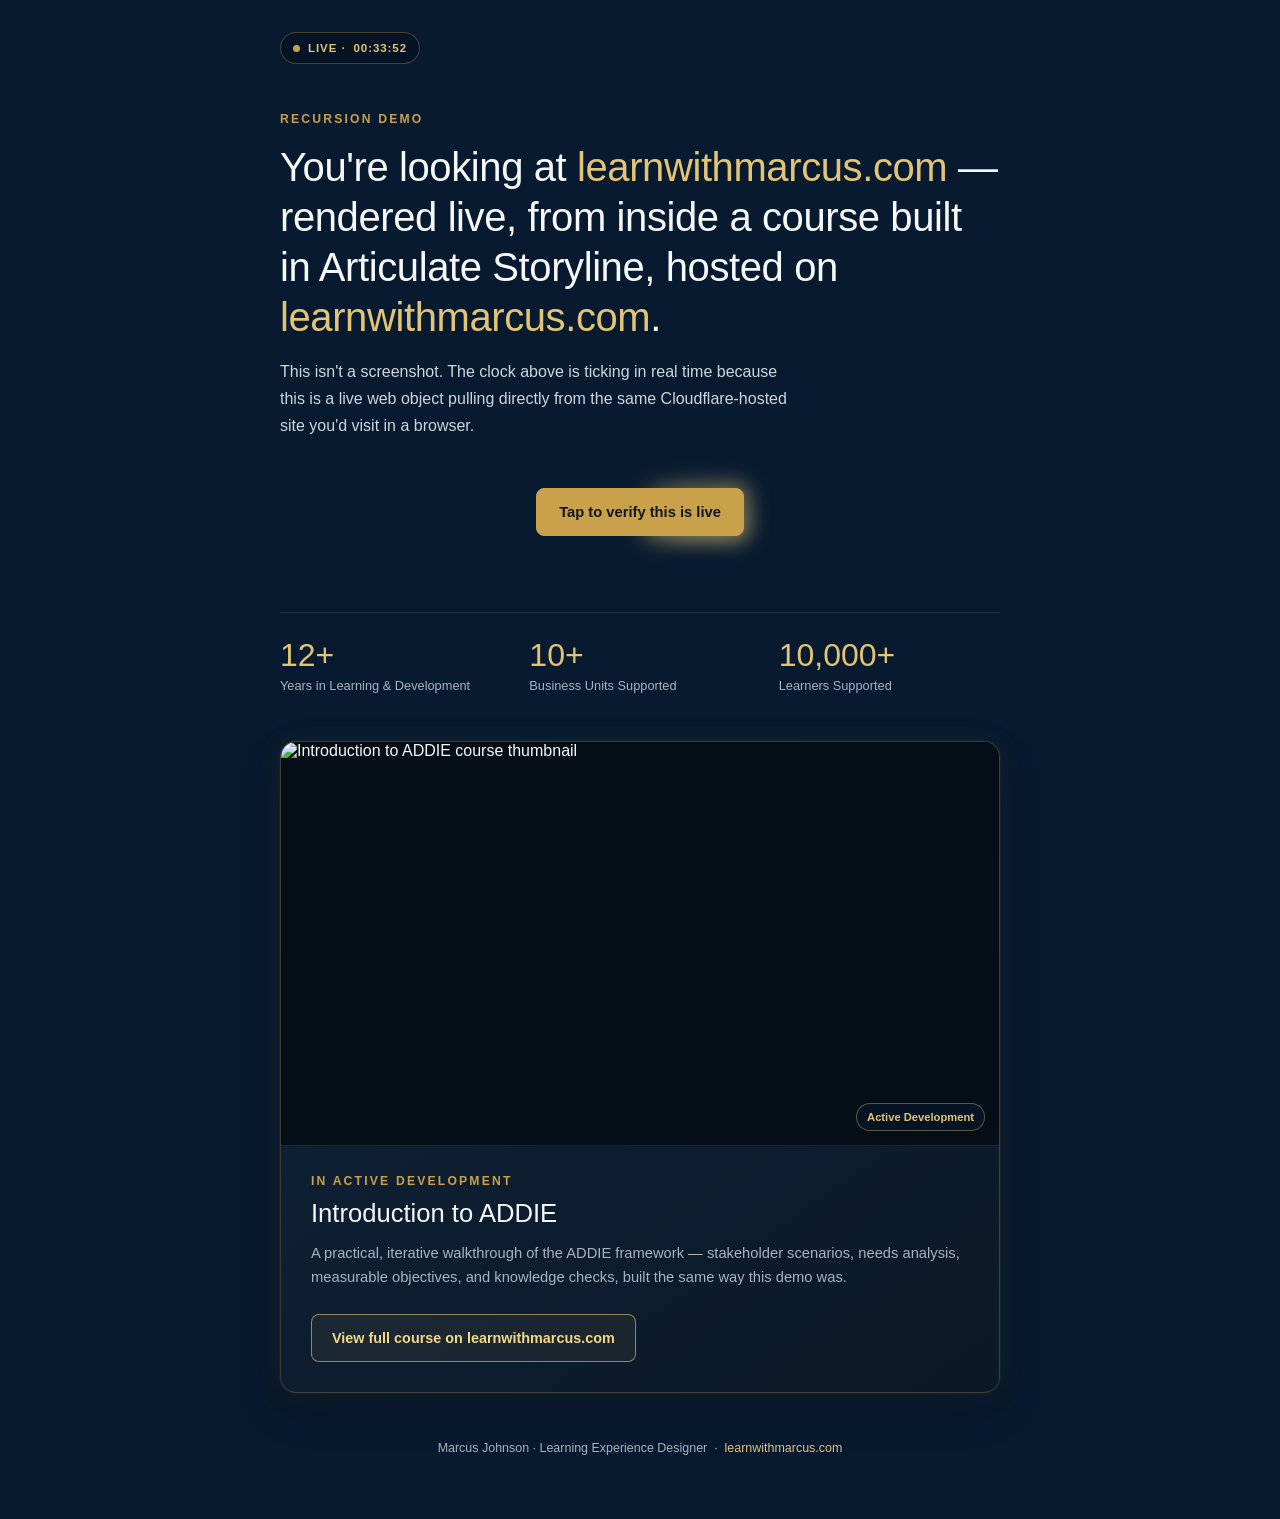
==== public/storyline-portfolio-demo/index.html @ d0143660 "add portfolio demo page for live course rendering" ====
<!doctype html>
<html lang="en">
  <head>
    <meta charset="UTF-8" />
    <meta name="viewport" content="width=device-width, initial-scale=1" />
    <title>LearnWithMarcus — Live Portfolio Embed</title>
    <style>
      :root {
        --navy: #081a2f;
        --navy2: #10243b;
        --black: #0d141d;
        --gold: #c9a14a;
        --gold2: #e2c475;
        --white: #f7f8fa;
        --muted: #a9b3bf;
        --border: rgba(255, 255, 255, 0.1);
        --gb: rgba(201, 161, 74, 0.34);
      }

      * {
        box-sizing: border-box;
        margin: 0;
        padding: 0;
      }

      body {
        font-family: "Segoe UI", Arial, sans-serif;
        background: var(--navy);
        color: var(--white);
        min-height: 100vh;
        display: flex;
        flex-direction: column;
        align-items: center;
        padding: 32px 24px 64px;
      }

      .page {
        width: 100%;
        max-width: 720px;
        display: flex;
        flex-direction: column;
        gap: 48px;
      }

      /* ---- Live proof strip ---- */
      .live-strip {
        display: inline-flex;
        align-items: center;
        gap: 8px;
        align-self: flex-start;
        padding: 9px 12px;
        border: 1px solid var(--gb);
        border-radius: 999px;
        background: rgba(6, 20, 37, 0.94);
        color: var(--gold2);
        font-size: 0.72rem;
        font-weight: 800;
        letter-spacing: 0.08em;
        text-transform: uppercase;
        opacity: 0;
        animation: fadeIn 300ms ease-out 0ms forwards;
      }

      .live-dot {
        width: 7px;
        height: 7px;
        border-radius: 50%;
        background: var(--gold);
        animation: pulse 2s ease-in-out infinite;
      }

      #live-clock {
        font-variant-numeric: tabular-nums;
      }

      /* ---- Hero ---- */
      .hero {
        opacity: 0;
        animation: fadeUp 350ms ease-out 100ms forwards;
      }

      .hero-eyebrow {
        color: var(--gold);
        font-size: 0.76rem;
        font-weight: 800;
        letter-spacing: 0.18em;
        text-transform: uppercase;
        margin-bottom: 16px;
      }

      .hero h1 {
        font-size: clamp(1.7rem, 4.4vw, 2.5rem);
        font-weight: 400;
        line-height: 1.25;
        letter-spacing: -0.01em;
        color: var(--white);
      }

      .hero h1 .accent {
        color: var(--gold2);
        font-weight: 500;
      }

      .hero p.sub {
        margin-top: 16px;
        font-size: 1rem;
        line-height: 1.7;
        color: #cfd5dc;
        max-width: 58ch;
      }

      /* ---- Verify CTA with rotating glow ---- */
      .verify-block {
        display: flex;
        flex-direction: column;
        gap: 12px;
        align-items: center;
        align-self: center;
        text-align: center;
        opacity: 0;
        animation: fadeUp 350ms ease-out 150ms forwards;
      }

      .verify-wrap {
        position: relative;
        display: inline-flex;
      }

      .verify-wrap::before {
        content: "";
        position: absolute;
        inset: -6px;
        border-radius: 14px;
        background: conic-gradient(
          from 0deg,
          transparent,
          var(--gold2) 30%,
          transparent 55%
        );
        filter: blur(10px);
        opacity: 0.65;
        z-index: 0;
        pointer-events: none;
        animation: glow-spin 4s linear infinite;
      }

      .verify-wrap.confirmed::before {
        animation-play-state: paused;
        opacity: 0.2;
      }

      .verify-btn {
        position: relative;
        z-index: 1;
        min-height: 48px;
        padding: 0 22px;
        display: inline-flex;
        align-items: center;
        justify-content: center;
        border-radius: 8px;
        border: 1px solid var(--gold);
        background: var(--gold);
        color: #101722;
        font: inherit;
        font-weight: 700;
        font-size: 0.92rem;
        cursor: pointer;
        transition:
          transform 0.18s ease,
          background-color 0.18s ease,
          border-color 0.18s ease,
          box-shadow 0.18s ease;
      }

      .verify-btn:hover {
        transform: translateY(-2px);
        background: var(--gold2);
        border-color: var(--gold2);
        box-shadow: 0 7px 22px rgba(201, 161, 74, 0.16);
      }

      .verify-btn[data-confirmed="true"] {
        background: rgba(201, 161, 74, 0.08);
        border-color: rgba(226, 196, 117, 0.4);
        color: var(--gold2);
        cursor: default;
        transform: none;
        box-shadow: none;
      }

      .verify-result {
        font-size: 0.85rem;
        color: var(--muted);
        min-height: 1.2em;
        opacity: 0;
        transition: opacity 200ms ease;
      }

      .verify-result.show {
        opacity: 1;
        color: var(--gold2);
      }

      .verify-result .checkmark {
        color: var(--gold);
        margin-right: 6px;
      }

      /* ---- Stats (matches .stats pattern) ---- */
      .stats {
        width: 100%;
        padding-top: 24px;
        display: grid;
        grid-template-columns: repeat(3, minmax(0, 1fr));
        gap: 28px;
        border-top: 1px solid var(--border);
        opacity: 0;
        animation: fadeUp 350ms ease-out 200ms forwards;
      }

      .stats strong {
        display: block;
        color: var(--gold2);
        font-size: 2rem;
        font-weight: 400;
        white-space: nowrap;
      }

      .stats span {
        display: block;
        margin-top: 4px;
        color: var(--muted);
        font-size: 0.8rem;
      }

      /* ---- Project card (matches .course-showcase-card pattern) ---- */
      .course-showcase-card {
        min-width: 0;
        overflow: hidden;
        border: 1px solid rgba(201, 161, 74, 0.25);
        border-radius: 16px;
        background: linear-gradient(145deg, #10243b 0%, #0b1827 100%);
        box-shadow:
          0 0 0 1px rgba(201, 161, 74, 0.04),
          0 0 30px rgba(201, 161, 74, 0.075),
          0 18px 40px rgba(0, 0, 0, 0.2);
        opacity: 0;
        animation: fadeUp 350ms ease-out 300ms forwards;
      }

      .course-showcase-image {
        position: relative;
        aspect-ratio: 16 / 9;
        overflow: hidden;
        background: #050d16;
        border-bottom: 1px solid var(--border);
      }

      .course-showcase-image img {
        width: 100%;
        height: 100%;
        object-fit: cover;
        display: block;
      }

      .course-showcase-type {
        position: absolute;
        right: 14px;
        bottom: 14px;
        padding: 7px 10px;
        border: 1px solid rgba(226, 196, 117, 0.38);
        border-radius: 999px;
        background: rgba(6, 20, 37, 0.92);
        color: var(--gold2);
        font-size: 0.7rem;
        font-weight: 800;
      }

      .course-showcase-copy {
        padding: 28px 30px 30px;
      }

      .course-showcase-copy .eyebrow {
        color: var(--gold);
        font-size: 0.76rem;
        font-weight: 800;
        letter-spacing: 0.18em;
        text-transform: uppercase;
      }

      .course-showcase-copy h3 {
        margin: 10px 0 0;
        font-size: 1.6rem;
        font-weight: 430;
        line-height: 1.2;
        color: var(--white);
      }

      .course-showcase-copy p.desc {
        margin: 14px 0 0;
        color: var(--muted);
        line-height: 1.62;
        font-size: 0.92rem;
      }

      .course-showcase-actions {
        margin-top: 24px;
      }

      .btn-static {
        display: inline-flex;
        align-items: center;
        justify-content: center;
        min-height: 48px;
        padding: 0 20px;
        border-radius: 8px;
        border: 1px solid rgba(226, 196, 117, 0.62);
        background: rgba(201, 161, 74, 0.08);
        color: #f2d889;
        font-weight: 700;
        font-size: 0.9rem;
        cursor: default;
      }

      /* ---- Footer ---- */
      .footer-line {
        text-align: center;
        font-size: 0.78rem;
        color: var(--muted);
        opacity: 0;
        animation: fadeIn 300ms ease-out 450ms forwards;
      }

      .footer-line a {
        color: var(--gold2);
        text-decoration: none;
      }

      @keyframes fadeIn {
        to {
          opacity: 1;
        }
      }
      @keyframes fadeUp {
        from {
          opacity: 0;
          transform: translateY(8px);
        }
        to {
          opacity: 1;
          transform: translateY(0);
        }
      }
      @keyframes pulse {
        0%,
        100% {
          opacity: 1;
        }
        50% {
          opacity: 0.35;
        }
      }
      @keyframes glow-spin {
        to {
          transform: rotate(360deg);
        }
      }
    </style>
  </head>
  <body>
    <div class="page">
      <div class="live-strip">
        <span class="live-dot"></span>
        <span>Live &middot;</span>
        <span id="live-clock">--:--:--</span>
      </div>

      <div class="hero">
        <div class="hero-eyebrow">Recursion Demo</div>
        <h1>
          You're looking at <span class="accent">learnwithmarcus.com</span> —
          rendered live, from inside a course built in Articulate Storyline,
          hosted on <span class="accent">learnwithmarcus.com</span>.
        </h1>
        <p class="sub">
          This isn't a screenshot. The clock above is ticking in real time
          because this is a live web object pulling directly from the same
          Cloudflare-hosted site you'd visit in a browser.
        </p>
      </div>

      <div class="verify-block">
        <div class="verify-wrap" id="verify-wrap">
          <button class="verify-btn" id="verify-btn" onclick="verifyClick()">
            Tap to verify this is live
          </button>
        </div>
        <div class="verify-result" id="verify-result">
          <span class="checkmark">&#10003;</span><span id="verify-text"></span>
        </div>
      </div>

      <div class="stats">
        <div>
          <strong>12+</strong>
          <span>Years in Learning &amp; Development</span>
        </div>
        <div>
          <strong>10+</strong>
          <span>Business Units Supported</span>
        </div>
        <div>
          <strong>10,000+</strong>
          <span>Learners Supported</span>
        </div>
      </div>

      <div class="course-showcase-card">
        <div class="course-showcase-image">
          <img
            src="https://learnwithmarcus.com/assets/images/projects/intro-to-addie-thumbnail.png"
            alt="Introduction to ADDIE course thumbnail"
          />
          <span class="course-showcase-type">Active Development</span>
        </div>
        <div class="course-showcase-copy">
          <p class="eyebrow">In Active Development</p>
          <h3>Introduction to ADDIE</h3>
          <p class="desc">
            A practical, iterative walkthrough of the ADDIE framework —
            stakeholder scenarios, needs analysis, measurable objectives, and
            knowledge checks, built the same way this demo was.
          </p>
          <div class="course-showcase-actions">
            <span class="btn-static"
              >View full course on learnwithmarcus.com</span
            >
          </div>
        </div>
      </div>

      <div class="footer-line">
        Marcus Johnson · Learning Experience Designer &nbsp;·&nbsp;
        <a href="https://learnwithmarcus.com" target="_blank" rel="noopener"
          >learnwithmarcus.com</a
        >
      </div>
    </div>

    <script>
      function tick() {
        var now = new Date();
        var h = String(now.getHours()).padStart(2, "0");
        var m = String(now.getMinutes()).padStart(2, "0");
        var s = String(now.getSeconds()).padStart(2, "0");
        document.getElementById("live-clock").textContent =
          h + ":" + m + ":" + s;
      }
      tick();
      setInterval(tick, 1000);

      function verifyClick() {
        var now = new Date();
        var h = String(now.getHours()).padStart(2, "0");
        var m = String(now.getMinutes()).padStart(2, "0");
        var s = String(now.getSeconds()).padStart(2, "0");
        var stamp = h + ":" + m + ":" + s;

        var wrap = document.getElementById("verify-wrap");
        var btn = document.getElementById("verify-btn");
        var result = document.getElementById("verify-result");
        var text = document.getElementById("verify-text");

        text.textContent =
          "Confirmed live at " +
          stamp +
          " — your click reached learnwithmarcus.com.";
        result.classList.add("show");
        wrap.classList.add("confirmed");
        btn.textContent = "Verified";
        btn.setAttribute("data-confirmed", "true");
        btn.disabled = true;
      }
    </script>
  </body>
</html>
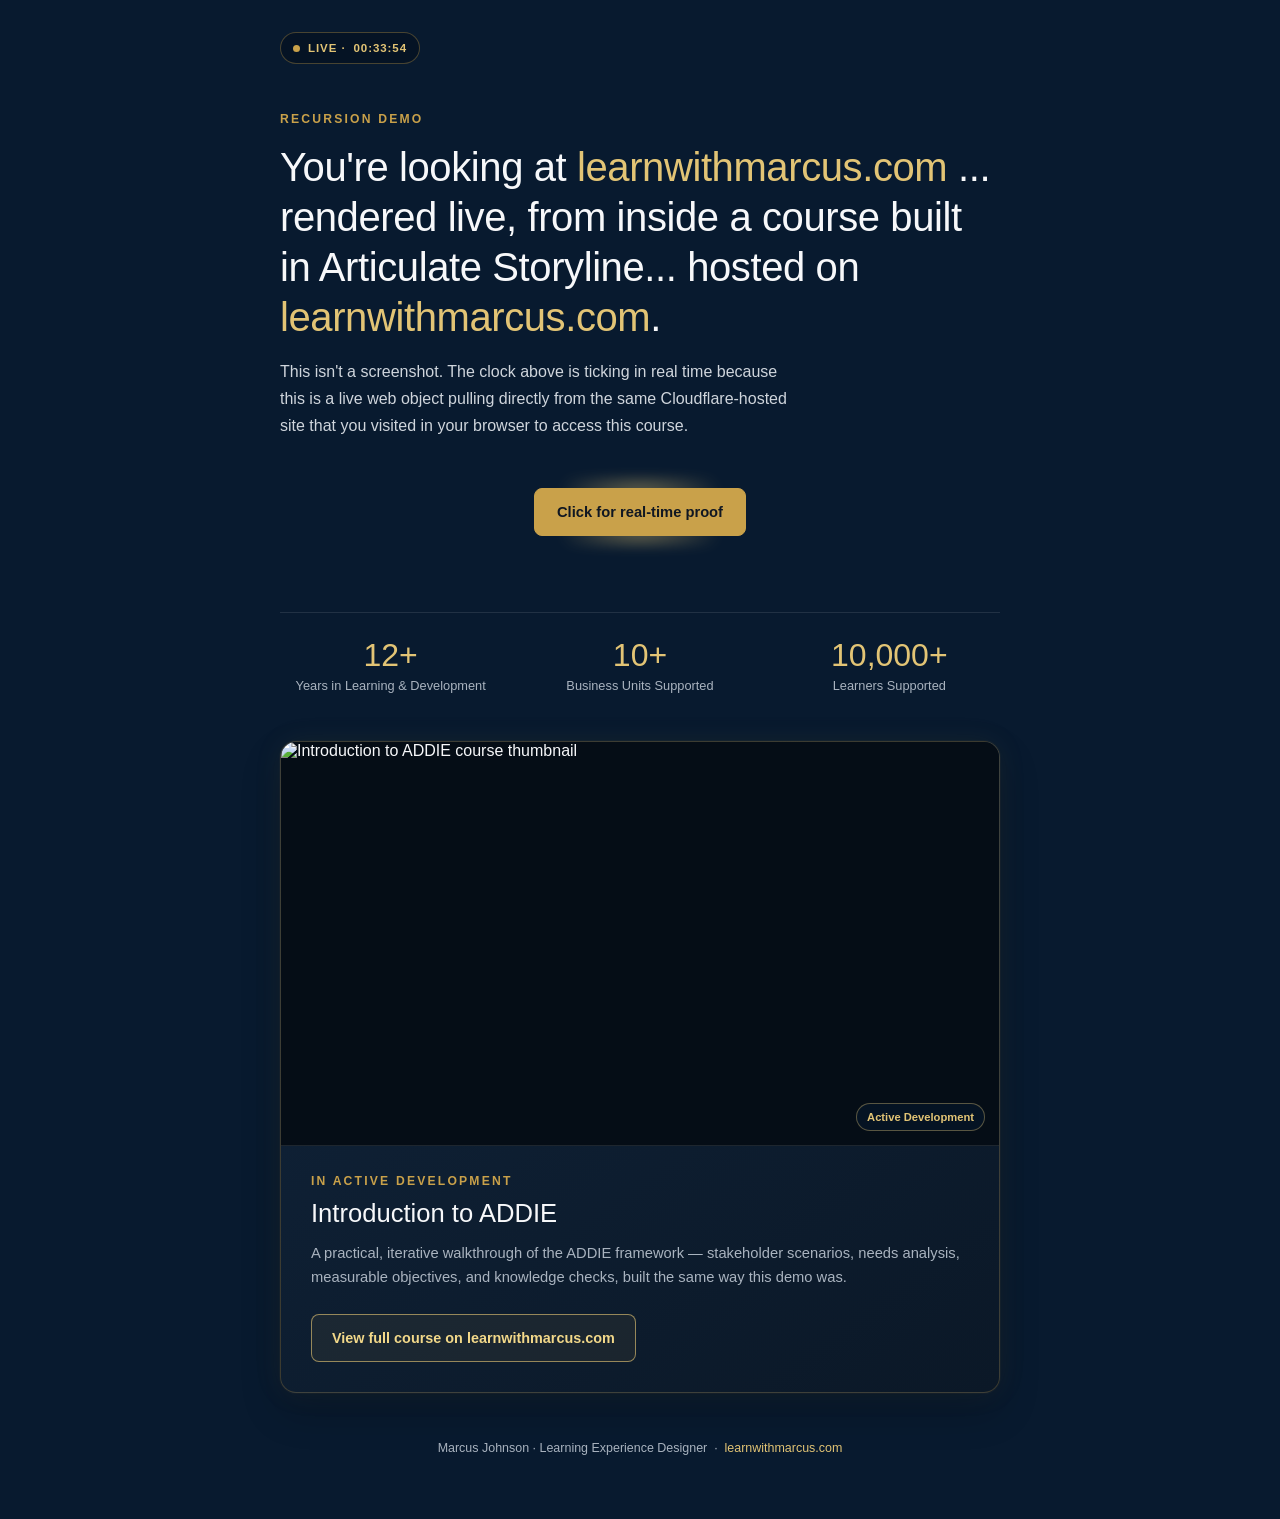
==== commit e0831047: "fix verify button glow (symmetric pulse) and enable real course link on demo card" ====
--- a/public/storyline-portfolio-demo/index.html
+++ b/public/storyline-portfolio-demo/index.html
@@ -127,26 +127,22 @@
       }
 
       .verify-wrap::before {
-        content: "";
-        position: absolute;
-        inset: -6px;
-        border-radius: 14px;
-        background: conic-gradient(
-          from 0deg,
-          transparent,
-          var(--gold2) 30%,
-          transparent 55%
-        );
-        filter: blur(10px);
-        opacity: 0.65;
-        z-index: 0;
-        pointer-events: none;
-        animation: glow-spin 4s linear infinite;
+    content: "";
+    position: absolute;
+    inset: -10px;
+    border-radius: 14px;
+    background: radial-gradient(circle, rgba(226, 196, 117, 0.55) 0%, rgba(226, 196, 117, 0) 70%);
+    filter: blur(6px);
+    opacity: 0.8;
+    z-index: 0;
+    pointer-events: none;
+    animation: glow-pulse 2.4s ease-in-out infinite;
       }
 
       .verify-wrap.confirmed::before {
-        animation-play-state: paused;
-        opacity: 0.2;
+    animation-play-state: paused;
+    opacity: 0.15;
+    transform: scale(0.92);
       }
 
       .verify-btn {
@@ -214,6 +210,8 @@
         grid-template-columns: repeat(3, minmax(0, 1fr));
         gap: 28px;
         border-top: 1px solid var(--border);
+        text-align: center;
+        justify-items: center;
         opacity: 0;
         animation: fadeUp 350ms ease-out 200ms forwards;
       }
@@ -319,7 +317,15 @@
         color: #f2d889;
         font-weight: 700;
         font-size: 0.9rem;
-        cursor: default;
+        text-decoration: none;
+        cursor: pointer;
+        transition: background-color 0.18s ease, border-color 0.18s ease, color 0.18s ease;
+      }
+
+      .btn-static:hover {
+        background: rgba(226, 196, 117, 0.16);
+        border-color: var(--gold2);
+        color: var(--white);
       }
 
       /* ---- Footer ---- */
@@ -360,9 +366,9 @@
           opacity: 0.35;
         }
       }
-      @keyframes glow-spin {
-        to {
-          transform: rotate(360deg);
+      @keyframes glow-pulse {
+        0%, 100% { transform: scale(0.92); opacity: 0.55; }
+        50% { transform: scale(1.06); opacity: 0.9; }
         }
       }
     </style>
@@ -378,21 +384,21 @@
       <div class="hero">
         <div class="hero-eyebrow">Recursion Demo</div>
         <h1>
-          You're looking at <span class="accent">learnwithmarcus.com</span> —
-          rendered live, from inside a course built in Articulate Storyline,
+          You're looking at <span class="accent">learnwithmarcus.com</span> ...
+          rendered live, from inside a course built in Articulate Storyline...
           hosted on <span class="accent">learnwithmarcus.com</span>.
         </h1>
         <p class="sub">
           This isn't a screenshot. The clock above is ticking in real time
           because this is a live web object pulling directly from the same
-          Cloudflare-hosted site you'd visit in a browser.
+          Cloudflare-hosted site that you visited in your browser to access this course.
         </p>
       </div>
 
       <div class="verify-block">
         <div class="verify-wrap" id="verify-wrap">
           <button class="verify-btn" id="verify-btn" onclick="verifyClick()">
-            Tap to verify this is live
+            Click for real-time proof
           </button>
         </div>
         <div class="verify-result" id="verify-result">
@@ -433,8 +439,7 @@
           </p>
           <div class="course-showcase-actions">
             <span class="btn-static"
-              >View full course on learnwithmarcus.com</span
-            >
+          <a class="btn-static" href="https://courses.learnwithmarcus.com/intro-to-addie/story.html" target="_blank" rel="noopener">View full course on learnwithmarcus.com</a>
           </div>
         </div>
       </div>
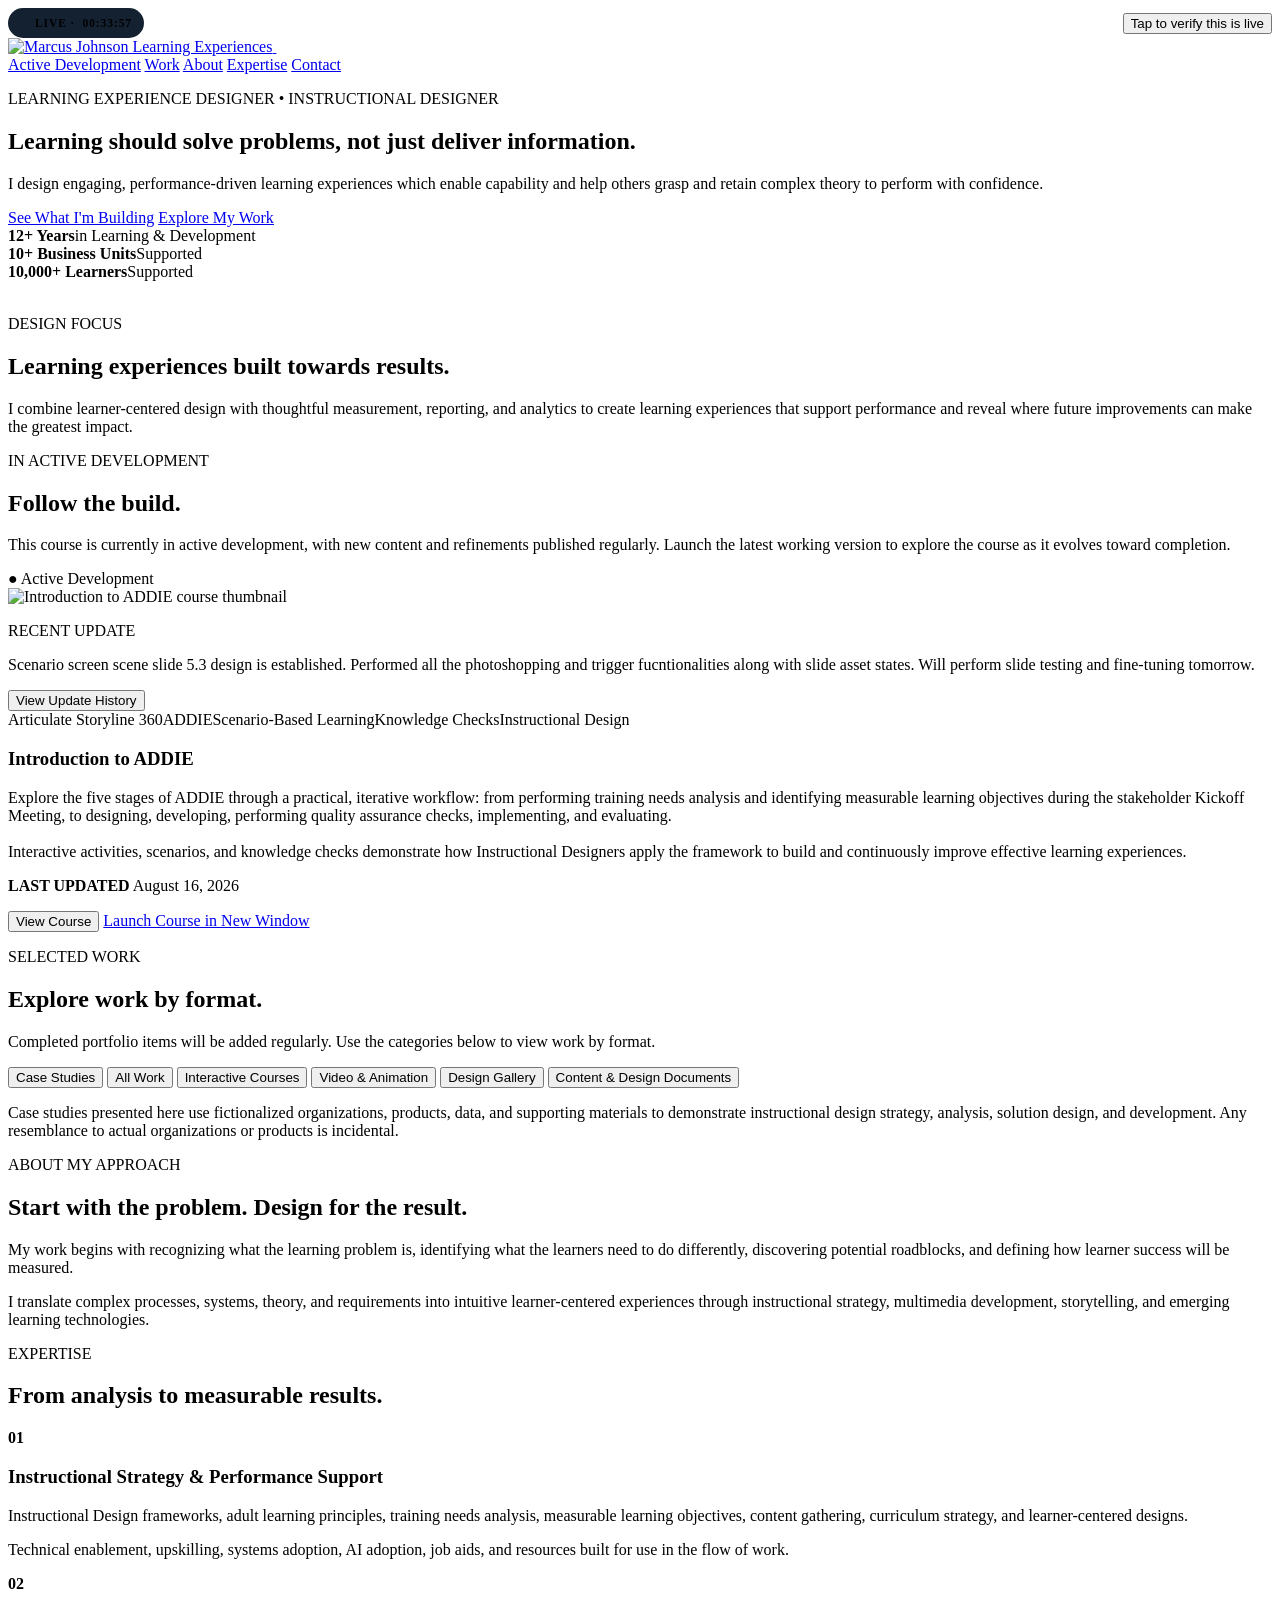
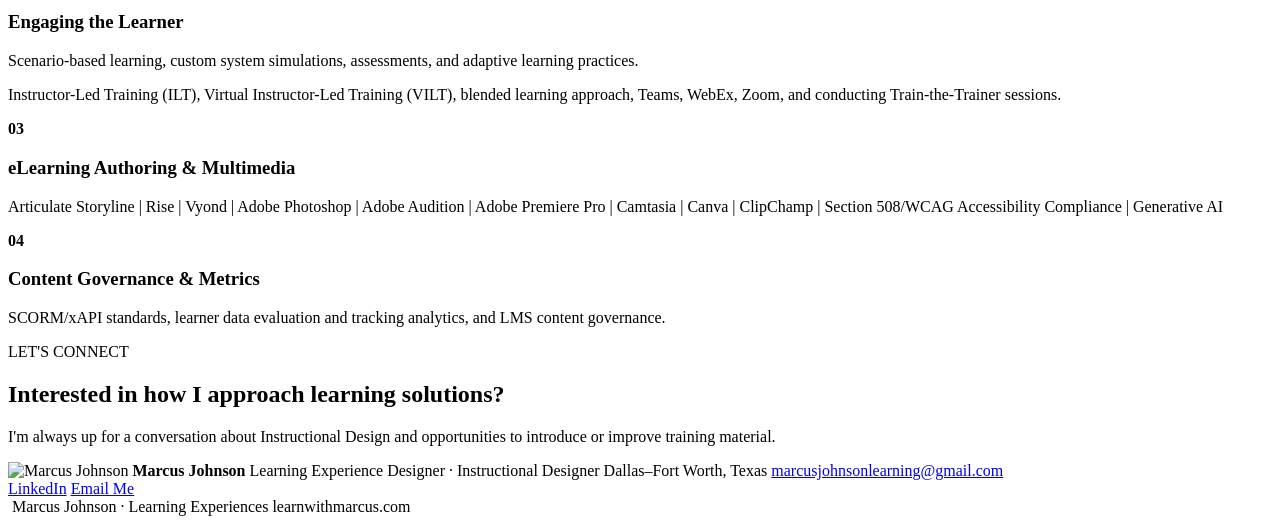
==== commit d43c153c: "replace demo page with live production markup + recursion banner at top" ====
--- a/public/storyline-portfolio-demo/index.html
+++ b/public/storyline-portfolio-demo/index.html
@@ -1,53 +1,34 @@
 <!doctype html>
 <html lang="en">
   <head>
-    <meta charset="UTF-8" />
-    <meta name="viewport" content="width=device-width, initial-scale=1" />
-    <title>LearnWithMarcus — Live Portfolio Embed</title>
-    <style>
-      :root {
-        --navy: #081a2f;
-        --navy2: #10243b;
-        --black: #0d141d;
-        --gold: #c9a14a;
-        --gold2: #e2c475;
-        --white: #f7f8fa;
-        --muted: #a9b3bf;
-        --border: rgba(255, 255, 255, 0.1);
-        --gb: rgba(201, 161, 74, 0.34);
-      }
-
-      * {
-        box-sizing: border-box;
-        margin: 0;
-        padding: 0;
-      }
-
-      body {
-        font-family: "Segoe UI", Arial, sans-serif;
-        background: var(--navy);
-        color: var(--white);
-        min-height: 100vh;
+    <meta charset="utf-8" />
+    <meta name="viewport" content="width=device-width,initial-scale=1" />
+    <meta
+      name="description"
+      content="Marcus Johnson — Learning Experience Designer and Instructional Designer."
+    />
+    <meta name="theme-color" content="#081A2F" />
+    <title>Marcus Johnson | Learning Experience Designer</title>
+    <link
+      rel="icon"
+      href="/assets/images/branding/marcus-johnson-logo-symbol.png"
+    />
+    <link rel="stylesheet" href="/css/styles.css" />
+            <style>
+      .recursion-banner {
+        background: var(--black);
+        border-bottom: 1px solid var(--border);
+        padding: 14px max(24px, calc((100vw - var(--w)) / 2));
         display: flex;
-        flex-direction: column;
         align-items: center;
-        padding: 32px 24px 64px;
-      }
-
-      .page {
-        width: 100%;
-        max-width: 720px;
-        display: flex;
-        flex-direction: column;
-        gap: 48px;
-      }
-
-      /* ---- Live proof strip ---- */
-      .live-strip {
+        justify-content: space-between;
+        flex-wrap: wrap;
+        gap: 16px;
+      }
+      .recursion-live {
         display: inline-flex;
         align-items: center;
         gap: 8px;
-        align-self: flex-start;
         padding: 9px 12px;
         border: 1px solid var(--gb);
         border-radius: 999px;
@@ -57,435 +38,840 @@
         font-weight: 800;
         letter-spacing: 0.08em;
         text-transform: uppercase;
-        opacity: 0;
-        animation: fadeIn 300ms ease-out 0ms forwards;
-      }
-
-      .live-dot {
+      }
+      .recursion-dot {
         width: 7px;
         height: 7px;
         border-radius: 50%;
         background: var(--gold);
-        animation: pulse 2s ease-in-out infinite;
-      }
-
-      #live-clock {
+        animation: recursion-pulse 2s ease-in-out infinite;
+      }
+      #recursion-clock {
         font-variant-numeric: tabular-nums;
       }
-
-      /* ---- Hero ---- */
-      .hero {
-        opacity: 0;
-        animation: fadeUp 350ms ease-out 100ms forwards;
-      }
-
-      .hero-eyebrow {
-        color: var(--gold);
-        font-size: 0.76rem;
-        font-weight: 800;
-        letter-spacing: 0.18em;
-        text-transform: uppercase;
-        margin-bottom: 16px;
-      }
-
-      .hero h1 {
-        font-size: clamp(1.7rem, 4.4vw, 2.5rem);
-        font-weight: 400;
-        line-height: 1.25;
-        letter-spacing: -0.01em;
-        color: var(--white);
-      }
-
-      .hero h1 .accent {
+      .recursion-verify-group {
+        display: flex;
+        align-items: center;
+        gap: 14px;
+        flex-wrap: wrap;
+      }
+      .recursion-result {
+        font-size: 0.82rem;
         color: var(--gold2);
-        font-weight: 500;
-      }
-
-      .hero p.sub {
-        margin-top: 16px;
-        font-size: 1rem;
-        line-height: 1.7;
-        color: #cfd5dc;
-        max-width: 58ch;
-      }
-
-      /* ---- Verify CTA with rotating glow ---- */
-      .verify-block {
-        display: flex;
-        flex-direction: column;
-        gap: 12px;
-        align-items: center;
-        align-self: center;
-        text-align: center;
-        opacity: 0;
-        animation: fadeUp 350ms ease-out 150ms forwards;
-      }
-
-      .verify-wrap {
-        position: relative;
-        display: inline-flex;
-      }
-
-      .verify-wrap::before {
-    content: "";
-    position: absolute;
-    inset: -10px;
-    border-radius: 14px;
-    background: radial-gradient(circle, rgba(226, 196, 117, 0.55) 0%, rgba(226, 196, 117, 0) 70%);
-    filter: blur(6px);
-    opacity: 0.8;
-    z-index: 0;
-    pointer-events: none;
-    animation: glow-pulse 2.4s ease-in-out infinite;
-      }
-
-      .verify-wrap.confirmed::before {
-    animation-play-state: paused;
-    opacity: 0.15;
-    transform: scale(0.92);
-      }
-
-      .verify-btn {
-        position: relative;
-        z-index: 1;
-        min-height: 48px;
-        padding: 0 22px;
-        display: inline-flex;
-        align-items: center;
-        justify-content: center;
-        border-radius: 8px;
-        border: 1px solid var(--gold);
-        background: var(--gold);
-        color: #101722;
-        font: inherit;
-        font-weight: 700;
-        font-size: 0.92rem;
-        cursor: pointer;
-        transition:
-          transform 0.18s ease,
-          background-color 0.18s ease,
-          border-color 0.18s ease,
-          box-shadow 0.18s ease;
-      }
-
-      .verify-btn:hover {
-        transform: translateY(-2px);
-        background: var(--gold2);
-        border-color: var(--gold2);
-        box-shadow: 0 7px 22px rgba(201, 161, 74, 0.16);
-      }
-
-      .verify-btn[data-confirmed="true"] {
-        background: rgba(201, 161, 74, 0.08);
-        border-color: rgba(226, 196, 117, 0.4);
-        color: var(--gold2);
-        cursor: default;
-        transform: none;
-        box-shadow: none;
-      }
-
-      .verify-result {
-        font-size: 0.85rem;
-        color: var(--muted);
-        min-height: 1.2em;
-        opacity: 0;
-        transition: opacity 200ms ease;
-      }
-
-      .verify-result.show {
-        opacity: 1;
-        color: var(--gold2);
-      }
-
-      .verify-result .checkmark {
-        color: var(--gold);
-        margin-right: 6px;
-      }
-
-      /* ---- Stats (matches .stats pattern) ---- */
-      .stats {
-        width: 100%;
-        padding-top: 24px;
-        display: grid;
-        grid-template-columns: repeat(3, minmax(0, 1fr));
-        gap: 28px;
-        border-top: 1px solid var(--border);
-        text-align: center;
-        justify-items: center;
-        opacity: 0;
-        animation: fadeUp 350ms ease-out 200ms forwards;
-      }
-
-      .stats strong {
-        display: block;
-        color: var(--gold2);
-        font-size: 2rem;
-        font-weight: 400;
-        white-space: nowrap;
-      }
-
-      .stats span {
-        display: block;
-        margin-top: 4px;
-        color: var(--muted);
-        font-size: 0.8rem;
-      }
-
-      /* ---- Project card (matches .course-showcase-card pattern) ---- */
-      .course-showcase-card {
-        min-width: 0;
-        overflow: hidden;
-        border: 1px solid rgba(201, 161, 74, 0.25);
-        border-radius: 16px;
-        background: linear-gradient(145deg, #10243b 0%, #0b1827 100%);
-        box-shadow:
-          0 0 0 1px rgba(201, 161, 74, 0.04),
-          0 0 30px rgba(201, 161, 74, 0.075),
-          0 18px 40px rgba(0, 0, 0, 0.2);
-        opacity: 0;
-        animation: fadeUp 350ms ease-out 300ms forwards;
-      }
-
-      .course-showcase-image {
-        position: relative;
-        aspect-ratio: 16 / 9;
-        overflow: hidden;
-        background: #050d16;
-        border-bottom: 1px solid var(--border);
-      }
-
-      .course-showcase-image img {
-        width: 100%;
-        height: 100%;
-        object-fit: cover;
-        display: block;
-      }
-
-      .course-showcase-type {
-        position: absolute;
-        right: 14px;
-        bottom: 14px;
-        padding: 7px 10px;
-        border: 1px solid rgba(226, 196, 117, 0.38);
-        border-radius: 999px;
-        background: rgba(6, 20, 37, 0.92);
-        color: var(--gold2);
-        font-size: 0.7rem;
-        font-weight: 800;
-      }
-
-      .course-showcase-copy {
-        padding: 28px 30px 30px;
-      }
-
-      .course-showcase-copy .eyebrow {
-        color: var(--gold);
-        font-size: 0.76rem;
-        font-weight: 800;
-        letter-spacing: 0.18em;
-        text-transform: uppercase;
-      }
-
-      .course-showcase-copy h3 {
-        margin: 10px 0 0;
-        font-size: 1.6rem;
-        font-weight: 430;
-        line-height: 1.2;
-        color: var(--white);
-      }
-
-      .course-showcase-copy p.desc {
-        margin: 14px 0 0;
-        color: var(--muted);
-        line-height: 1.62;
-        font-size: 0.92rem;
-      }
-
-      .course-showcase-actions {
-        margin-top: 24px;
-      }
-
-      .btn-static {
-        display: inline-flex;
-        align-items: center;
-        justify-content: center;
-        min-height: 48px;
-        padding: 0 20px;
-        border-radius: 8px;
-        border: 1px solid rgba(226, 196, 117, 0.62);
-        background: rgba(201, 161, 74, 0.08);
-        color: #f2d889;
-        font-weight: 700;
-        font-size: 0.9rem;
-        text-decoration: none;
-        cursor: pointer;
-        transition: background-color 0.18s ease, border-color 0.18s ease, color 0.18s ease;
-      }
-
-      .btn-static:hover {
-        background: rgba(226, 196, 117, 0.16);
-        border-color: var(--gold2);
-        color: var(--white);
-      }
-
-      /* ---- Footer ---- */
-      .footer-line {
-        text-align: center;
-        font-size: 0.78rem;
-        color: var(--muted);
-        opacity: 0;
-        animation: fadeIn 300ms ease-out 450ms forwards;
-      }
-
-      .footer-line a {
-        color: var(--gold2);
-        text-decoration: none;
-      }
-
-      @keyframes fadeIn {
-        to {
-          opacity: 1;
-        }
-      }
-      @keyframes fadeUp {
-        from {
-          opacity: 0;
-          transform: translateY(8px);
-        }
-        to {
-          opacity: 1;
-          transform: translateY(0);
-        }
-      }
-      @keyframes pulse {
-        0%,
-        100% {
-          opacity: 1;
-        }
-        50% {
-          opacity: 0.35;
-        }
-      }
-      @keyframes glow-pulse {
-        0%, 100% { transform: scale(0.92); opacity: 0.55; }
-        50% { transform: scale(1.06); opacity: 0.9; }
+        display: none;
+      }
+      .recursion-result.show {
+        display: inline;
+      }
+      @keyframes recursion-pulse {
+        0%, 100% { opacity: 1; }
+        50% { opacity: 0.35; }
+      }
+      @media (max-width: 720px) {
+        .recursion-banner {
+          flex-direction: column;
+          align-items: flex-start;
         }
       }
     </style>
   </head>
   <body>
-    <div class="page">
-      <div class="live-strip">
-        <span class="live-dot"></span>
-        <span>Live &middot;</span>
-        <span id="live-clock">--:--:--</span>
-      </div>
-
-      <div class="hero">
-        <div class="hero-eyebrow">Recursion Demo</div>
-        <h1>
-          You're looking at <span class="accent">learnwithmarcus.com</span> ...
-          rendered live, from inside a course built in Articulate Storyline...
-          hosted on <span class="accent">learnwithmarcus.com</span>.
-        </h1>
-        <p class="sub">
-          This isn't a screenshot. The clock above is ticking in real time
-          because this is a live web object pulling directly from the same
-          Cloudflare-hosted site that you visited in your browser to access this course.
-        </p>
-      </div>
-
-      <div class="verify-block">
-        <div class="verify-wrap" id="verify-wrap">
-          <button class="verify-btn" id="verify-btn" onclick="verifyClick()">
-            Click for real-time proof
-          </button>
-        </div>
-        <div class="verify-result" id="verify-result">
-          <span class="checkmark">&#10003;</span><span id="verify-text"></span>
-        </div>
-      </div>
-
-      <div class="stats">
-        <div>
-          <strong>12+</strong>
-          <span>Years in Learning &amp; Development</span>
-        </div>
-        <div>
-          <strong>10+</strong>
-          <span>Business Units Supported</span>
-        </div>
-        <div>
-          <strong>10,000+</strong>
-          <span>Learners Supported</span>
-        </div>
-      </div>
-
-      <div class="course-showcase-card">
-        <div class="course-showcase-image">
-          <img
-            src="https://learnwithmarcus.com/assets/images/projects/intro-to-addie-thumbnail.png"
-            alt="Introduction to ADDIE course thumbnail"
-          />
-          <span class="course-showcase-type">Active Development</span>
-        </div>
-        <div class="course-showcase-copy">
-          <p class="eyebrow">In Active Development</p>
-          <h3>Introduction to ADDIE</h3>
-          <p class="desc">
-            A practical, iterative walkthrough of the ADDIE framework —
-            stakeholder scenarios, needs analysis, measurable objectives, and
-            knowledge checks, built the same way this demo was.
-          </p>
-          <div class="course-showcase-actions">
-            <span class="btn-static"
-          <a class="btn-static" href="https://courses.learnwithmarcus.com/intro-to-addie/story.html" target="_blank" rel="noopener">View full course on learnwithmarcus.com</a>
-          </div>
-        </div>
-      </div>
-
-      <div class="footer-line">
-        Marcus Johnson · Learning Experience Designer &nbsp;·&nbsp;
-        <a href="https://learnwithmarcus.com" target="_blank" rel="noopener"
-          >learnwithmarcus.com</a
+      <body>
+    <div class="recursion-banner" id="recursion-banner">
+      <span class="recursion-live">
+        <span class="recursion-dot"></span>
+        Live &middot; <span id="recursion-clock">--:--:--</span>
+      </span>
+      <div class="recursion-verify-group">
+        <button
+          class="btn primary"
+          type="button"
+          id="recursion-verify-btn"
+          onclick="recursionVerify()"
         >
+          Tap to verify this is live
+        </button>
+        <span class="recursion-result" id="recursion-result"></span>
       </div>
     </div>
-
     <script>
-      function tick() {
+      function recursionTick() {
         var now = new Date();
         var h = String(now.getHours()).padStart(2, "0");
         var m = String(now.getMinutes()).padStart(2, "0");
         var s = String(now.getSeconds()).padStart(2, "0");
-        document.getElementById("live-clock").textContent =
+        document.getElementById("recursion-clock").textContent =
           h + ":" + m + ":" + s;
       }
-      tick();
-      setInterval(tick, 1000);
-
-      function verifyClick() {
+      recursionTick();
+      setInterval(recursionTick, 1000);
+
+      function recursionVerify() {
         var now = new Date();
         var h = String(now.getHours()).padStart(2, "0");
         var m = String(now.getMinutes()).padStart(2, "0");
         var s = String(now.getSeconds()).padStart(2, "0");
         var stamp = h + ":" + m + ":" + s;
 
-        var wrap = document.getElementById("verify-wrap");
-        var btn = document.getElementById("verify-btn");
-        var result = document.getElementById("verify-result");
-        var text = document.getElementById("verify-text");
-
-        text.textContent =
-          "Confirmed live at " +
-          stamp +
-          " — your click reached learnwithmarcus.com.";
+        var btn = document.getElementById("recursion-verify-btn");
+        var result = document.getElementById("recursion-result");
+
+        result.textContent =
+          "✓ Confirmed live at " + stamp + " — your click reached learnwithmarcus.com.";
         result.classList.add("show");
-        wrap.classList.add("confirmed");
-        btn.textContent = "Verified";
-        btn.setAttribute("data-confirmed", "true");
-        btn.disabled = true;
+        btn.style.display = "none";
       }
     </script>
+
+    <!-- =========================================================
+         ACTIVE DEVELOPMENT — UPDATE HISTORY
+         =========================================================
+         Add each new course update to the TOP of the updates array.
+         Do not delete older entries.
+
+         The first entry automatically controls:
+         • Recent Update text on the Active Development card
+         • Last Updated date
+         • First item in the Development History lightbox
+    ========================================================== -->
+    <script>
+      const ACTIVE_DEVELOPMENT = {
+        updates: [
+          {
+            date: "August 16, 2026",
+            title: "The Screen Scene - Design & Trigger Setting",
+            copy: "Scenario screen scene slide 5.3 design is established. Performed all the photoshopping and trigger fucntionalities along with slide asset states. Will perform slide testing and fine-tuning tomorrow.",
+          },
+          {
+            date: "August 15, 2026",
+            title: "The Screen Scene",
+            copy: "Began designing the Screen Scene “Scenario: The LMS Issue slide 5.3 which the animated Vyond scenario video will be viewed in. Background, scenario thumbnail, and the integration into slide design have been completed. Will begin photoshopping the monitor frame + triggers and functionality next.",
+          },
+          {
+            date: "August 14, 2026",
+            title: "Trigger/State Testing",
+            copy: "Performed trigger/state testing on the Design slide 3.2 and Kickoff Meeting slides. Those are good to go. Created the 3rd Knowledge Check slide.",
+          },
+          {
+            date: "August 13, 2026",
+            title: "Designed the Design stage slide 3.2",
+            copy: "Completed the Design stage slide 3.2. Replaced the narration and slide content for the Design section slide. Created both Knowledge Check slides and feedback layers.  Determined and implemented a course-wide button set. Fixed the states and triggers on the Kickoff Meeting slide.",
+          },
+          {
+            date: "August 12, 2026",
+            title: "Wrapped up Scene 2: Analysis",
+            copy: "Wrapped up the slide designs for all four slides within Scene 2: Analysis. It's late so I can't finalize the trigger setting & testing for The Kickoff Meeting slide. I will have to finish the button states and corresponding triggers tomorrow.",
+          },
+          {
+            date: "August 11, 2026",
+            title: "Color system & feedback states",
+            copy: "Standardized the course color palette and updated slide masters to improve visual consistency throughout the course. Refined assessment and feedback layouts, including new branded correct and incorrect response states.",
+          },
+          {
+            date: "August 10, 2026",
+            title: "Section templates & branding refinement",
+            copy: "Decided on a consistent section template for the section opening title slides - still performing tweaks and updates. Decided to tweak my branding color scheme - updated slide masters.",
+          },
+          {
+            date: "August 9, 2026",
+            title: "Current working build",
+            copy: "The working course continues to receive content and interaction refinements as development progresses. Recent work has focused on strengthening the learner experience and polishing the current build.",
+          },
+        ],
+      };
+    </script>
+    <header class="header">
+      <a href="#top" class="brand">
+        <img
+          class="brand-full"
+          src="/assets/images/branding/marcus-johnson-logo-full.png"
+          alt="Marcus Johnson Learning Experiences"
+        />
+        <img
+          class="brand-symbol"
+          src="/assets/images/branding/marcus-johnson-logo-symbol.png"
+          alt=""
+        />
+      </a>
+      <nav>
+        <a href="#active">Active Development</a>
+        <a href="#work">Work</a>
+        <a href="#about">About</a>
+        <a href="#expertise">Expertise</a>
+        <a class="pill" href="#contact">Contact</a>
+      </nav>
+    </header>
+
+    <main id="top">
+      <section class="hero section">
+        <div class="wrap hero-grid">
+          <div>
+            <p class="eyebrow">
+              LEARNING EXPERIENCE DESIGNER • INSTRUCTIONAL DESIGNER
+            </p>
+            <h1>
+              Learning should <span>solve problems,</span> not just deliver
+              information.
+            </h1>
+            <p class="lede">
+              I design engaging, performance-driven learning experiences which
+              enable capability and help others grasp and retain complex theory
+              to perform with confidence.
+            </p>
+            <div class="actions">
+              <a class="btn primary" href="#active">See What I'm Building</a>
+              <a class="btn secondary" href="#work">Explore My Work</a>
+            </div>
+            <div class="stats">
+              <div>
+                <strong>12+ <span class="metric-unit">Years</span></strong
+                ><span>in Learning &amp; Development</span>
+              </div>
+              <div>
+                <strong
+                  >10+ <span class="metric-unit">Business Units</span></strong
+                ><span>Supported</span>
+              </div>
+              <div>
+                <strong
+                  >10,000+ <span class="metric-unit">Learners</span></strong
+                ><span>Supported</span>
+              </div>
+            </div>
+          </div>
+          <aside class="focus-card">
+            <img
+              src="/assets/images/branding/marcus-johnson-logo-symbol.png"
+              alt=""
+            />
+            <p class="eyebrow">DESIGN FOCUS</p>
+            <h2>Learning experiences built towards results.</h2>
+            <p>
+              I combine learner-centered design with thoughtful measurement,
+              reporting, and analytics to create learning experiences that
+              support performance and reveal where future improvements can make
+              the greatest impact.
+            </p>
+          </aside>
+        </div>
+      </section>
+
+      <section class="section dark" id="active">
+        <div class="wrap">
+          <div class="section-head">
+            <div>
+              <p class="eyebrow">IN ACTIVE DEVELOPMENT</p>
+              <h2>Follow the build.</h2>
+            </div>
+            <p>
+              This course is currently in active development, with new content
+              and refinements published regularly. Launch the latest working
+              version to explore the course as it evolves toward completion.
+            </p>
+          </div>
+          <article class="project">
+            <span class="badge">● Active Development</span>
+            <div class="project-media">
+              <div class="thumb">
+                <img
+                  src="/assets/images/projects/intro-to-addie-thumbnail.png"
+                  alt="Introduction to ADDIE course thumbnail"
+                />
+              </div>
+              <div class="project-update">
+                <div>
+                  <p class="update-label">RECENT UPDATE</p>
+                  <p class="update-note" id="active-development-update"></p>
+                </div>
+                <button
+                  class="text-button"
+                  type="button"
+                  id="view-update-history"
+                >
+                  View Update History
+                </button>
+              </div>
+            </div>
+            <div class="project-copy">
+              <div class="tags">
+                <span>Articulate Storyline 360</span><span>ADDIE</span
+                ><span>Scenario-Based Learning</span
+                ><span>Knowledge Checks</span><span>Instructional Design</span>
+              </div>
+              <h3>Introduction to ADDIE</h3>
+              <p>
+                Explore the five stages of ADDIE through a practical, iterative
+                workflow: from performing training needs analysis and
+                identifying measurable learning objectives during the
+                stakeholder Kickoff Meeting, to designing, developing,
+                performing quality assurance checks, implementing, and
+                evaluating.<br /><br />Interactive activities, scenarios, and
+                knowledge checks demonstrate how Instructional Designers apply
+                the framework to build and continuously improve effective
+                learning experiences.
+              </p>
+              <p class="updated">
+                <b>LAST UPDATED</b> <span id="active-development-date"></span>
+              </p>
+              <div class="project-actions">
+                <button
+                  class="btn primary"
+                  type="button"
+                  id="view-course-here"
+                  data-course-preview
+                  data-course-title="Introduction to ADDIE"
+                  data-course-eyebrow="IN ACTIVE DEVELOPMENT"
+                  data-course-url="https://courses.learnwithmarcus.com/intro-to-addie/story.html"
+                  data-course-note="This course is in active development: certain features and functionalities may not work properly. Please utilize the course Menu to navigate if needed."
+                >
+                  View Course
+                </button>
+                <a
+                  id="launch-course"
+                  class="btn secondary track-click"
+                  data-track="launch_course"
+                  href="https://courses.learnwithmarcus.com/intro-to-addie/story.html"
+                  target="_blank"
+                  rel="noopener"
+                  >Launch Course in New Window</a
+                >
+              </div>
+            </div>
+          </article>
+        </div>
+      </section>
+
+      <section class="section" id="work">
+        <div class="wrap">
+          <div class="section-head">
+            <div>
+              <p class="eyebrow">SELECTED WORK</p>
+              <h2>Explore work by format.</h2>
+            </div>
+            <p>
+              Completed portfolio items will be added regularly. Use the
+              categories below to view work by format.
+            </p>
+          </div>
+          <div class="filters" role="tablist" aria-label="Portfolio categories">
+            <button class="active" type="button" data-work-filter="case-study">
+              Case Studies
+            </button>
+            <button type="button" data-work-filter="all">All Work</button>
+            <button type="button" data-work-filter="course">
+              Interactive Courses
+            </button>
+            <button type="button" data-work-filter="video">
+              Video &amp; Animation
+            </button>
+            <button type="button" data-work-filter="gallery">
+              Design Gallery
+            </button>
+            <button type="button" data-work-filter="document">
+              Content &amp; Design Documents
+            </button>
+          </div>
+          <div
+            id="case-study-grid"
+            class="case-study-grid"
+            aria-live="polite"
+          ></div>
+          <div
+            id="interactive-course-grid"
+            class="course-showcase-grid"
+            aria-live="polite"
+            hidden
+          >
+            <article class="course-showcase-card">
+              <div class="course-showcase-image">
+                <img
+                  src="/assets/images/projects/knowledge-check-examples-thumbnail.png"
+                  alt="Knowledge Check Examples course thumbnail"
+                />
+                <span class="course-showcase-type">Interactive Course</span>
+              </div>
+
+              <div class="course-showcase-copy">
+                <p class="eyebrow">ASSESSMENT &amp; INTERACTION DESIGN</p>
+                <h3>Knowledge Check Examples</h3>
+                <p>
+                  Explore a few example of the various types of Knowledge Check
+                  slides that are possible within Storyline 360.
+                </p>
+
+                <div class="tags course-showcase-tags">
+                  <span>Articulate Storyline 360</span>
+                  <span>Knowledge Checks</span>
+                  <span>Assessment Design</span>
+                  <span>Feedback</span>
+                </div>
+
+                <div class="course-showcase-actions">
+                  <button
+                    class="btn primary"
+                    type="button"
+                    data-course-preview
+                    data-course-title="Knowledge Check Examples"
+                    data-course-eyebrow="INTERACTIVE COURSE"
+                    data-course-url="https://courses.learnwithmarcus.com/knowledge-check-examples/story.html"
+                    data-course-note="Explore a collection of interactive knowledge-check and feedback examples."
+                  >
+                    View Course
+                  </button>
+
+                  <a
+                    class="btn secondary track-click"
+                    data-track="launch_knowledge_check_examples"
+                    href="https://courses.learnwithmarcus.com/knowledge-check-examples/story.html"
+                    target="_blank"
+                    rel="noopener"
+                  >
+                    Launch in New Window
+                  </a>
+                </div>
+              </div>
+            </article>
+          </div>
+
+          <div
+            id="design-gallery"
+            class="design-gallery-grid"
+            aria-live="polite"
+            hidden
+          ></div>
+          <div
+            class="coming-soon"
+            id="work-empty-state"
+            aria-live="polite"
+            hidden
+          >
+            <img
+              src="/assets/images/branding/marcus-johnson-logo-symbol.png"
+              alt=""
+            />
+            <h3 id="work-empty-title">
+              Completed interactive courses will appear here.
+            </h3>
+            <p id="work-empty-copy">
+              Future completed Storyline and other interactive learning
+              experiences will be added to this collection.
+            </p>
+          </div>
+          <p
+            class="disclaimer case-study-disclaimer"
+            id="case-study-disclaimer"
+          >
+            Case studies presented here use fictionalized organizations,
+            products, data, and supporting materials to demonstrate
+            instructional design strategy, analysis, solution design, and
+            development. Any resemblance to actual organizations or products is
+            incidental.
+          </p>
+          <p class="disclaimer" id="prior-work-disclaimer" hidden>
+            Selected prior-work images are presented as visual examples of
+            design and development work. Proprietary course files and
+            confidential content are not distributed, and identifying details
+            have been removed or blurred where appropriate.
+          </p>
+        </div>
+      </section>
+
+      <section class="section dark" id="about">
+        <div class="wrap two-col about-grid">
+          <div>
+            <p class="eyebrow">ABOUT MY APPROACH</p>
+            <h2>Start with the problem. Design for the result.</h2>
+          </div>
+          <div class="prose prose-centered">
+            <p>
+              My work begins with recognizing what the learning problem is,
+              identifying what the learners need to do differently, discovering
+              potential roadblocks, and defining how learner success will be
+              measured.
+            </p>
+            <p>
+              I translate complex processes, systems, theory, and requirements
+              into intuitive learner-centered experiences through instructional
+              strategy, multimedia development, storytelling, and emerging
+              learning technologies.
+            </p>
+          </div>
+        </div>
+      </section>
+
+      <section class="section" id="expertise">
+        <div class="wrap">
+          <p class="eyebrow">EXPERTISE</p>
+          <h2>From analysis to measurable results.</h2>
+          <div class="cap-grid">
+            <article>
+              <b>01</b>
+              <h3>Instructional Strategy &amp; Performance Support</h3>
+              <p>
+                Instructional Design frameworks, adult learning principles,
+                training needs analysis, measurable learning objectives, content
+                gathering, curriculum strategy, and learner-centered designs.
+              </p>
+              <p>
+                Technical enablement, upskilling, systems adoption, AI adoption,
+                job aids, and resources built for use in the flow of work.
+              </p>
+            </article>
+            <article>
+              <b>02</b>
+              <h3>Engaging the Learner</h3>
+              <p>
+                Scenario-based learning, custom system simulations, assessments,
+                and adaptive learning practices.
+              </p>
+              <p>
+                Instructor-Led Training (ILT), Virtual Instructor-Led Training
+                (VILT), blended learning approach, Teams, WebEx, Zoom, and
+                conducting Train-the-Trainer sessions.
+              </p>
+            </article>
+            <article>
+              <b>03</b>
+              <h3>eLearning Authoring &amp; Multimedia</h3>
+              <p>
+                Articulate Storyline | Rise | Vyond | Adobe Photoshop | Adobe
+                Audition | Adobe Premiere Pro | Camtasia | Canva | ClipChamp |
+                Section 508/WCAG Accessibility Compliance | Generative AI
+              </p>
+            </article>
+            <article>
+              <b>04</b>
+              <h3>Content Governance &amp; Metrics</h3>
+              <p>
+                SCORM/xAPI standards, learner data evaluation and tracking
+                analytics, and LMS content governance.
+              </p>
+            </article>
+          </div>
+        </div>
+      </section>
+
+      <section class="section dark" id="contact">
+        <div class="wrap contact">
+          <div class="contact-copy">
+            <p class="eyebrow">LET'S CONNECT</p>
+            <h2>Interested in how I approach learning solutions?</h2>
+            <p>
+              I'm always up for a conversation about Instructional Design and
+              opportunities to introduce or improve training material.
+            </p>
+          </div>
+          <div class="profile">
+            <img
+              src="/assets/images/profile/marcus-johnson-profile.png"
+              alt="Marcus Johnson"
+            />
+            <strong>Marcus Johnson</strong>
+            <span>Learning Experience Designer · Instructional Designer</span>
+            <span>Dallas–Fort Worth, Texas</span>
+            <a
+              class="profile-email"
+              href="mailto:marcusjohnsonlearning@gmail.com"
+              >marcusjohnsonlearning@gmail.com</a
+            >
+            <div class="profile-actions">
+              <a
+                class="btn primary track-click"
+                data-track="linkedin"
+                href="https://www.linkedin.com/in/mj2022/"
+                target="_blank"
+                rel="noopener"
+                >LinkedIn</a
+              >
+              <a
+                class="btn secondary track-click"
+                data-track="email"
+                href="mailto:marcusjohnsonlearning@gmail.com"
+                >Email Me</a
+              >
+            </div>
+          </div>
+        </div>
+      </section>
+
+      <dialog
+        class="portfolio-dialog course-dialog"
+        id="course-dialog"
+        aria-labelledby="course-dialog-title"
+      >
+        <div class="dialog-shell">
+          <div class="dialog-head">
+            <div>
+              <p class="eyebrow" id="course-dialog-eyebrow">
+                INTERACTIVE COURSE
+              </p>
+              <h2 id="course-dialog-title">Course Preview</h2>
+            </div>
+            <button
+              class="dialog-close"
+              type="button"
+              data-close-dialog
+              aria-label="Close embedded course"
+            >
+              ×
+            </button>
+          </div>
+          <div class="course-frame-wrap">
+            <iframe
+              id="course-frame"
+              title="Interactive course preview"
+              allow="fullscreen"
+              loading="lazy"
+            ></iframe>
+          </div>
+          <div class="dialog-footer">
+            <p id="course-dialog-note">Course preview.</p>
+            <a
+              class="btn primary track-click"
+              data-track="launch_course_modal"
+              id="course-new-window"
+              href="https://courses.learnwithmarcus.com/intro-to-addie/story.html"
+              target="_blank"
+              rel="noopener"
+              >Open in New Window</a
+            >
+          </div>
+        </div>
+      </dialog>
+
+      <dialog
+        class="portfolio-dialog gallery-dialog"
+        id="gallery-dialog"
+        aria-labelledby="gallery-dialog-title"
+      >
+        <div class="dialog-shell gallery-dialog-shell">
+          <div class="dialog-head gallery-dialog-head">
+            <div>
+              <p class="eyebrow" id="gallery-dialog-category">DESIGN GALLERY</p>
+              <h2 id="gallery-dialog-title">Gallery item</h2>
+            </div>
+            <button
+              class="dialog-close"
+              type="button"
+              data-close-dialog
+              aria-label="Close design gallery"
+            >
+              ×
+            </button>
+          </div>
+
+          <div class="gallery-dialog-body">
+            <div class="gallery-viewer">
+              <div class="gallery-stage">
+                <button
+                  class="gallery-nav gallery-nav-prev"
+                  id="gallery-prev"
+                  type="button"
+                  aria-label="Previous image"
+                >
+                  ‹
+                </button>
+                <img id="gallery-main-image" src="" alt="" />
+                <button
+                  class="gallery-nav gallery-nav-next"
+                  id="gallery-next"
+                  type="button"
+                  aria-label="Next image"
+                >
+                  ›
+                </button>
+                <span
+                  class="gallery-counter"
+                  id="gallery-counter"
+                  aria-live="polite"
+                ></span>
+              </div>
+              <div
+                class="gallery-thumbnails"
+                id="gallery-thumbnails"
+                aria-label="Gallery images"
+              ></div>
+            </div>
+
+            <aside class="gallery-detail">
+              <p class="gallery-description" id="gallery-description"></p>
+              <div class="gallery-meta-block">
+                <span class="gallery-meta-label">TOOLS</span>
+                <p id="gallery-tools"></p>
+              </div>
+              <div class="tags gallery-detail-tags" id="gallery-tags"></div>
+              <p class="gallery-image-caption" id="gallery-image-caption"></p>
+            </aside>
+          </div>
+        </div>
+      </dialog>
+
+      <dialog
+        class="portfolio-dialog case-study-dialog"
+        id="case-study-dialog"
+        aria-labelledby="case-study-dialog-title"
+      >
+        <div class="dialog-shell case-study-dialog-shell">
+          <div class="dialog-head case-study-dialog-head">
+            <div>
+              <p class="eyebrow" id="case-study-dialog-eyebrow">CASE STUDY</p>
+              <h2 id="case-study-dialog-title">Case Study</h2>
+              <p
+                class="case-study-dialog-subtitle"
+                id="case-study-dialog-subtitle"
+              ></p>
+            </div>
+            <button
+              class="dialog-close"
+              type="button"
+              data-close-dialog
+              aria-label="Close case study"
+            >
+              ×
+            </button>
+          </div>
+          <div class="case-study-dialog-body">
+            <div class="case-study-viewer">
+              <div class="case-study-stage">
+                <button
+                  class="case-study-page-nav case-study-page-prev"
+                  id="case-study-page-prev"
+                  type="button"
+                  aria-label="Previous page"
+                >
+                  ‹
+                </button>
+                <img id="case-study-main-image" src="" alt="" />
+                <button
+                  class="case-study-page-nav case-study-page-next"
+                  id="case-study-page-next"
+                  type="button"
+                  aria-label="Next page"
+                >
+                  ›
+                </button>
+                <span
+                  class="case-study-page-counter"
+                  id="case-study-page-counter"
+                  aria-live="polite"
+                ></span>
+              </div>
+              <div
+                class="case-study-document-rail"
+                id="case-study-document-rail"
+                aria-label="Case study documents"
+              ></div>
+            </div>
+            <aside class="case-study-detail">
+              <div class="case-study-document-heading">
+                <p class="eyebrow" id="case-study-document-phase"></p>
+                <h3 id="case-study-document-title"></h3>
+                <span
+                  class="case-study-file-type"
+                  id="case-study-file-type"
+                ></span>
+              </div>
+              <div class="case-study-meta-block">
+                <span class="case-study-meta-label">DOCUMENT OVERVIEW</span>
+                <p id="case-study-document-overview"></p>
+              </div>
+              <div class="case-study-meta-block">
+                <span class="case-study-meta-label">DESIGN DECISION</span>
+                <p id="case-study-design-decision"></p>
+              </div>
+              <div class="case-study-meta-block">
+                <span class="case-study-meta-label"
+                  >INSTRUCTIONAL DESIGN FRAMEWORKS USED</span
+                >
+                <div
+                  class="tags case-study-meta-tags"
+                  id="case-study-frameworks"
+                ></div>
+              </div>
+              <div class="case-study-meta-block">
+                <span class="case-study-meta-label">TOOLS</span>
+                <div
+                  class="tags case-study-meta-tags"
+                  id="case-study-tools"
+                ></div>
+              </div>
+              <div class="case-study-meta-block">
+                <span class="case-study-meta-label">AI UTILIZED?</span>
+                <p class="case-study-ai-answer" id="case-study-ai-answer"></p>
+                <p
+                  class="case-study-ai-description"
+                  id="case-study-ai-description"
+                ></p>
+              </div>
+              <a
+                class="btn secondary case-study-source-link"
+                id="case-study-source-link"
+                href="#"
+                target="_blank"
+                rel="noopener"
+                >View Original Document</a
+              >
+            </aside>
+          </div>
+        </div>
+      </dialog>
+
+      <dialog
+        class="portfolio-dialog updates-dialog"
+        id="update-history-dialog"
+        aria-labelledby="update-history-title"
+      >
+        <div class="dialog-shell update-shell">
+          <div class="dialog-head">
+            <div>
+              <p class="eyebrow">DEVELOPMENT HISTORY</p>
+              <h2 id="update-history-title">Introduction to ADDIE updates</h2>
+            </div>
+            <button
+              class="dialog-close"
+              type="button"
+              data-close-dialog
+              aria-label="Close update history"
+            >
+              ×
+            </button>
+          </div>
+          <div class="update-history" id="update-history-list"></div>
+        </div>
+      </dialog>
+    </main>
+
+    <footer>
+      <div class="wrap footer-inner">
+        <img
+          src="/assets/images/branding/marcus-johnson-logo-symbol.png"
+          alt=""
+        />
+        <span>Marcus Johnson · Learning Experiences</span>
+        <span class="domain">learnwithmarcus.com</span>
+      </div>
+    </footer>
+    <script>
+      // The newest update is always the first item in the history array.
+      const latestCourseUpdate = ACTIVE_DEVELOPMENT.updates?.[0];
+      const activeUpdateElement = document.getElementById(
+        "active-development-update",
+      );
+      const activeDateElement = document.getElementById(
+        "active-development-date",
+      );
+
+      if (latestCourseUpdate && activeUpdateElement) {
+        activeUpdateElement.textContent = latestCourseUpdate.copy;
+      }
+
+      if (latestCourseUpdate && activeDateElement) {
+        activeDateElement.textContent = latestCourseUpdate.date;
+      }
+    </script>
+    <script src="/js/gallery-data.js"></script>
+    <script src="/js/case-study-data.js"></script>
+    <script src="/js/case-study.js"></script>
+    <script src="/js/main.js"></script>
   </body>
 </html>
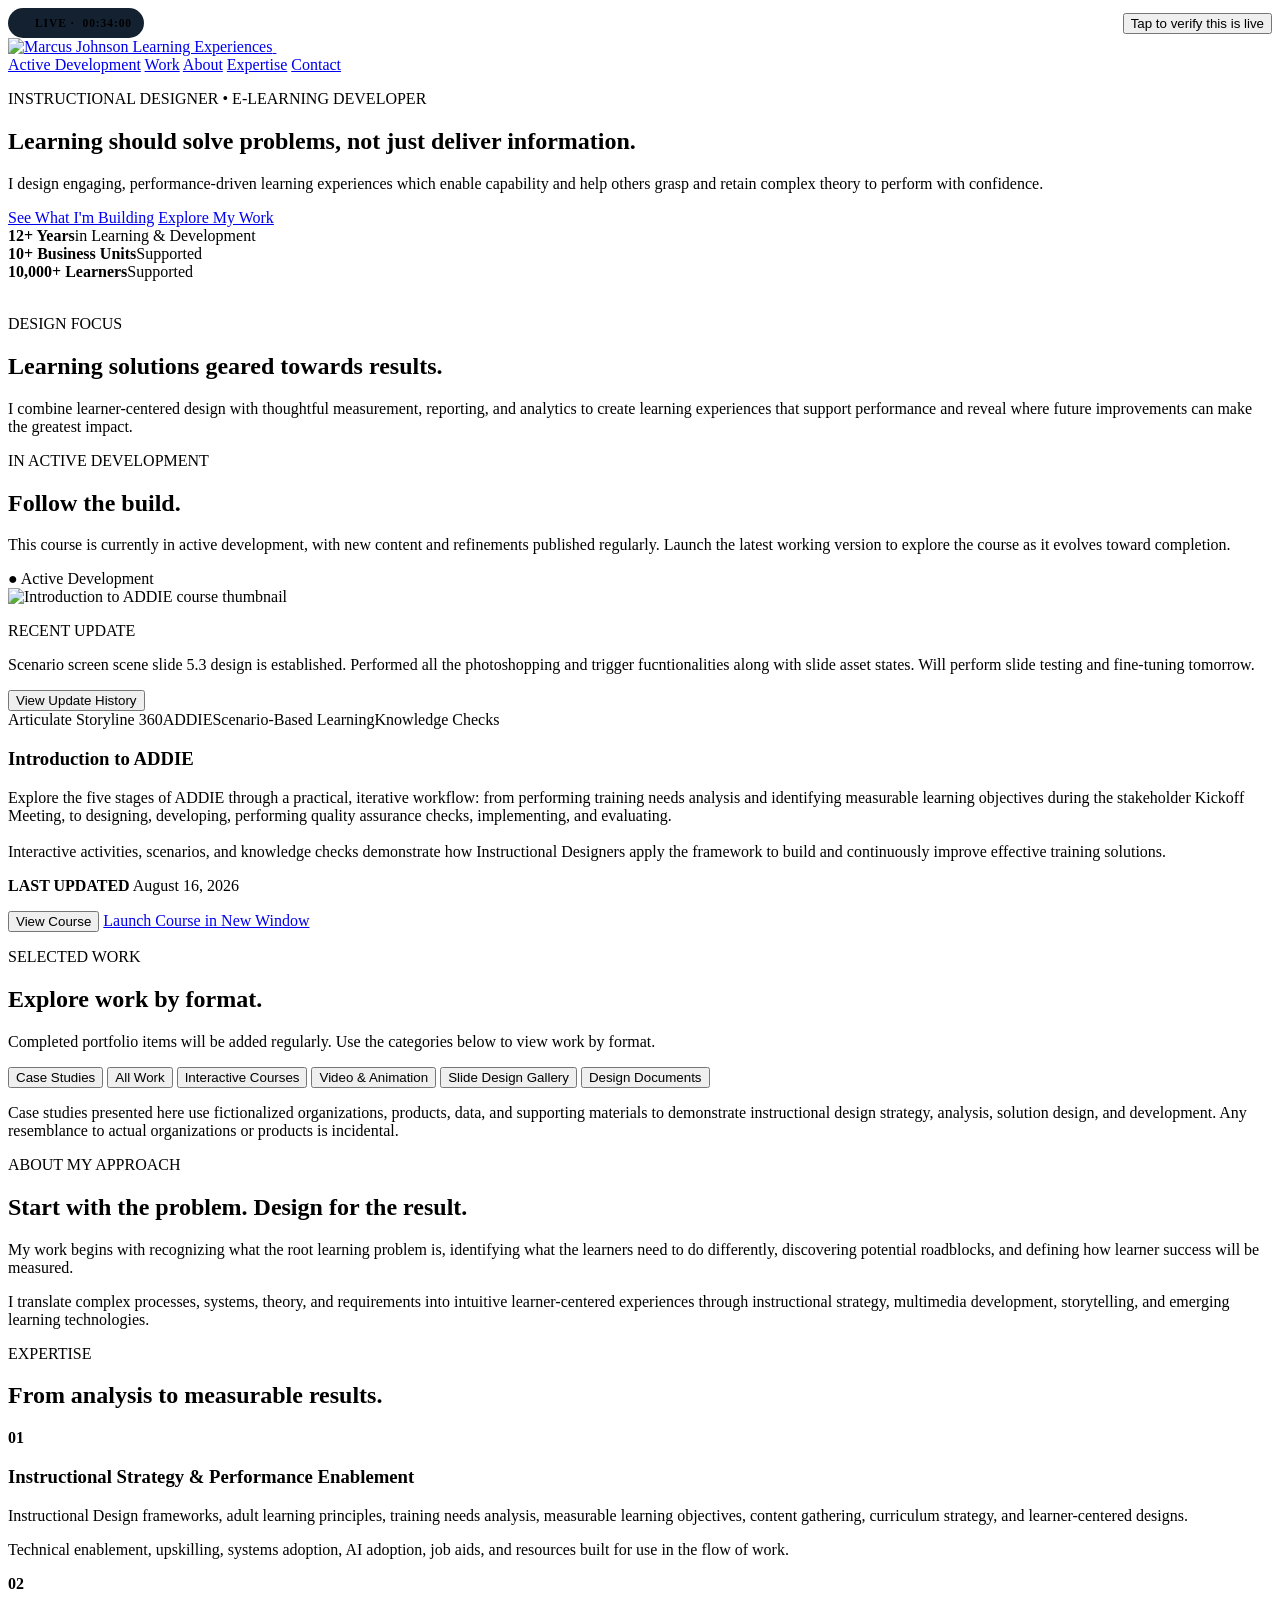
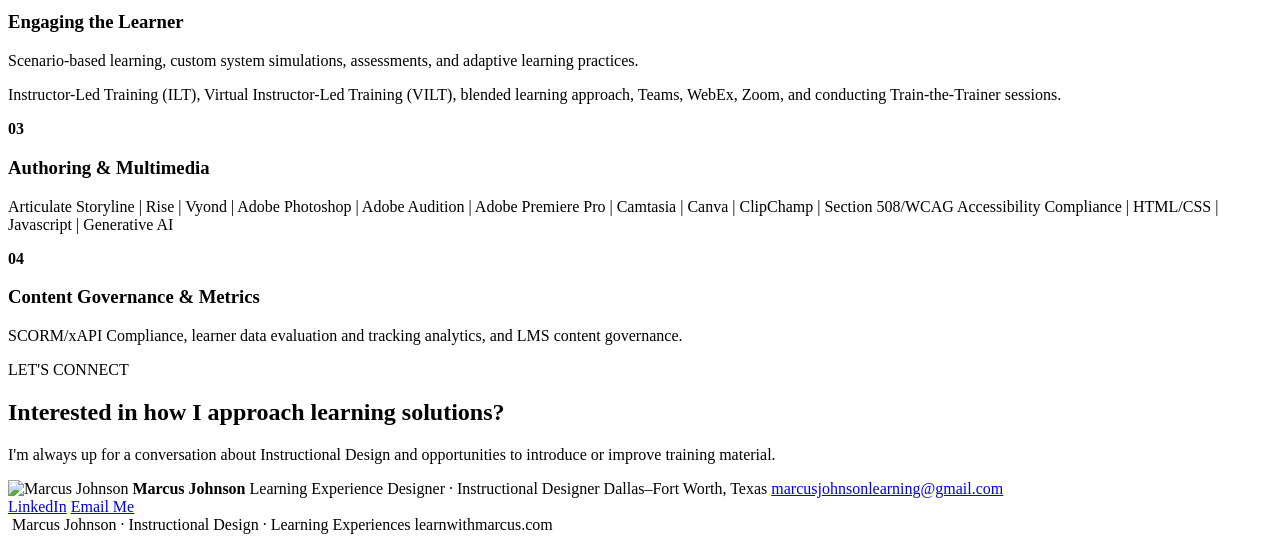
==== commit 697f21d6: "section card text and descriptor edits" ====
--- a/public/storyline-portfolio-demo/index.html
+++ b/public/storyline-portfolio-demo/index.html
@@ -206,9 +206,7 @@
       <section class="hero section">
         <div class="wrap hero-grid">
           <div>
-            <p class="eyebrow">
-              LEARNING EXPERIENCE DESIGNER • INSTRUCTIONAL DESIGNER
-            </p>
+            <p class="eyebrow">INSTRUCTIONAL DESIGNER • E-LEARNING DEVELOPER</p>
             <h1>
               Learning should <span>solve problems,</span> not just deliver
               information.
@@ -245,7 +243,7 @@
               alt=""
             />
             <p class="eyebrow">DESIGN FOCUS</p>
-            <h2>Learning experiences built towards results.</h2>
+            <h2>Learning solutions geared towards results.</h2>
             <p>
               I combine learner-centered design with thoughtful measurement,
               reporting, and analytics to create learning experiences that
@@ -296,7 +294,7 @@
               <div class="tags">
                 <span>Articulate Storyline 360</span><span>ADDIE</span
                 ><span>Scenario-Based Learning</span
-                ><span>Knowledge Checks</span><span>Instructional Design</span>
+                ><span>Knowledge Checks</span>
               </div>
               <h3>Introduction to ADDIE</h3>
               <p>
@@ -308,7 +306,7 @@
                 evaluating.<br /><br />Interactive activities, scenarios, and
                 knowledge checks demonstrate how Instructional Designers apply
                 the framework to build and continuously improve effective
-                learning experiences.
+                training solutions.
               </p>
               <p class="updated">
                 <b>LAST UPDATED</b> <span id="active-development-date"></span>
@@ -365,10 +363,10 @@
               Video &amp; Animation
             </button>
             <button type="button" data-work-filter="gallery">
-              Design Gallery
+              Slide Design Gallery
             </button>
             <button type="button" data-work-filter="document">
-              Content &amp; Design Documents
+              Design Documents
             </button>
           </div>
           <div
@@ -453,8 +451,8 @@
               Completed interactive courses will appear here.
             </h3>
             <p id="work-empty-copy">
-              Future completed Storyline and other interactive learning
-              experiences will be added to this collection.
+              Future completed Storyline and other interactive examples will be
+              added to this collection.
             </p>
           </div>
           <p
@@ -484,7 +482,7 @@
           </div>
           <div class="prose prose-centered">
             <p>
-              My work begins with recognizing what the learning problem is,
+              My work begins with recognizing what the root learning problem is,
               identifying what the learners need to do differently, discovering
               potential roadblocks, and defining how learner success will be
               measured.
@@ -506,7 +504,7 @@
           <div class="cap-grid">
             <article>
               <b>01</b>
-              <h3>Instructional Strategy &amp; Performance Support</h3>
+              <h3>Instructional Strategy &amp; Performance Enablement</h3>
               <p>
                 Instructional Design frameworks, adult learning principles,
                 training needs analysis, measurable learning objectives, content
@@ -532,18 +530,19 @@
             </article>
             <article>
               <b>03</b>
-              <h3>eLearning Authoring &amp; Multimedia</h3>
+              <h3>Authoring &amp; Multimedia</h3>
               <p>
                 Articulate Storyline | Rise | Vyond | Adobe Photoshop | Adobe
                 Audition | Adobe Premiere Pro | Camtasia | Canva | ClipChamp |
-                Section 508/WCAG Accessibility Compliance | Generative AI
+                Section 508/WCAG Accessibility Compliance | HTML/CSS |
+                Javascript | Generative AI
               </p>
             </article>
             <article>
               <b>04</b>
               <h3>Content Governance &amp; Metrics</h3>
               <p>
-                SCORM/xAPI standards, learner data evaluation and tracking
+                SCORM/xAPI Compliance, learner data evaluation and tracking
                 analytics, and LMS content governance.
               </p>
             </article>
@@ -847,7 +846,9 @@
           src="/assets/images/branding/marcus-johnson-logo-symbol.png"
           alt=""
         />
-        <span>Marcus Johnson · Learning Experiences</span>
+        <span
+          >Marcus Johnson · Instructional Design · Learning Experiences</span
+        >
         <span class="domain">learnwithmarcus.com</span>
       </div>
     </footer>
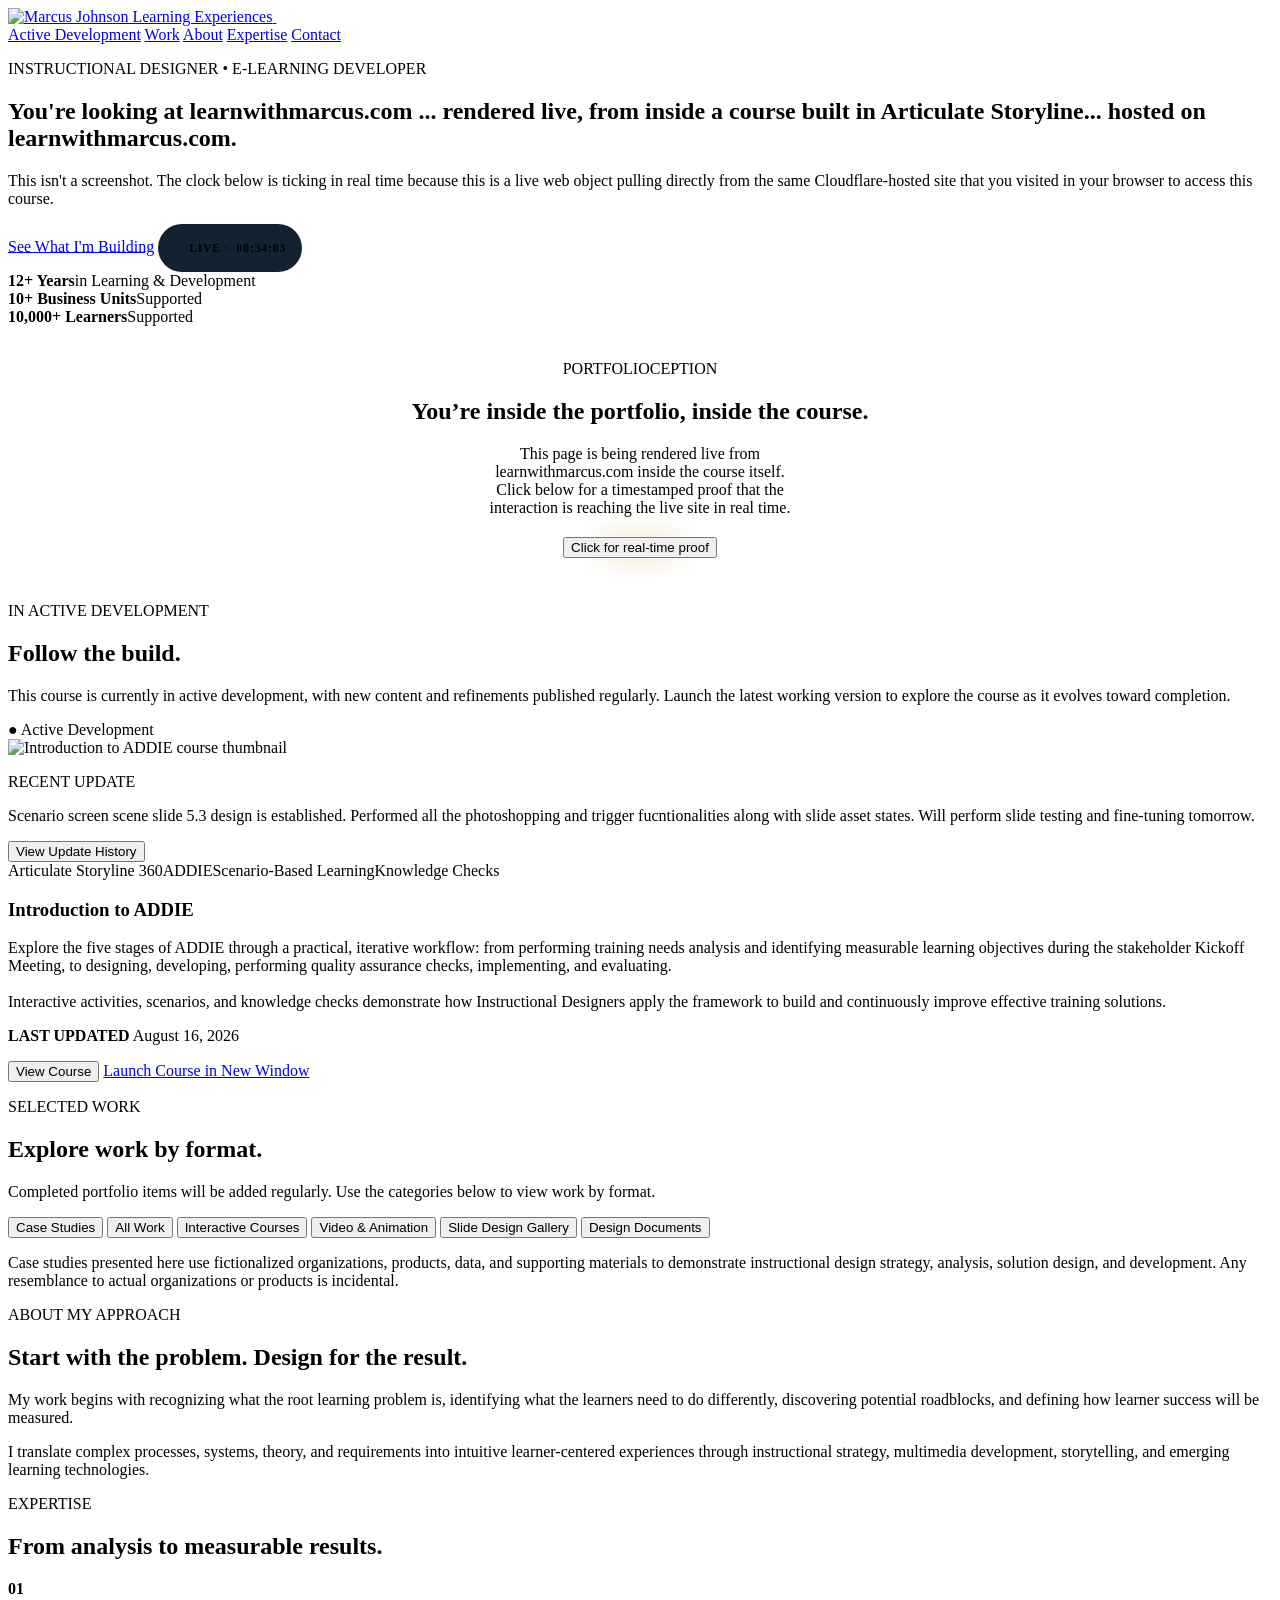
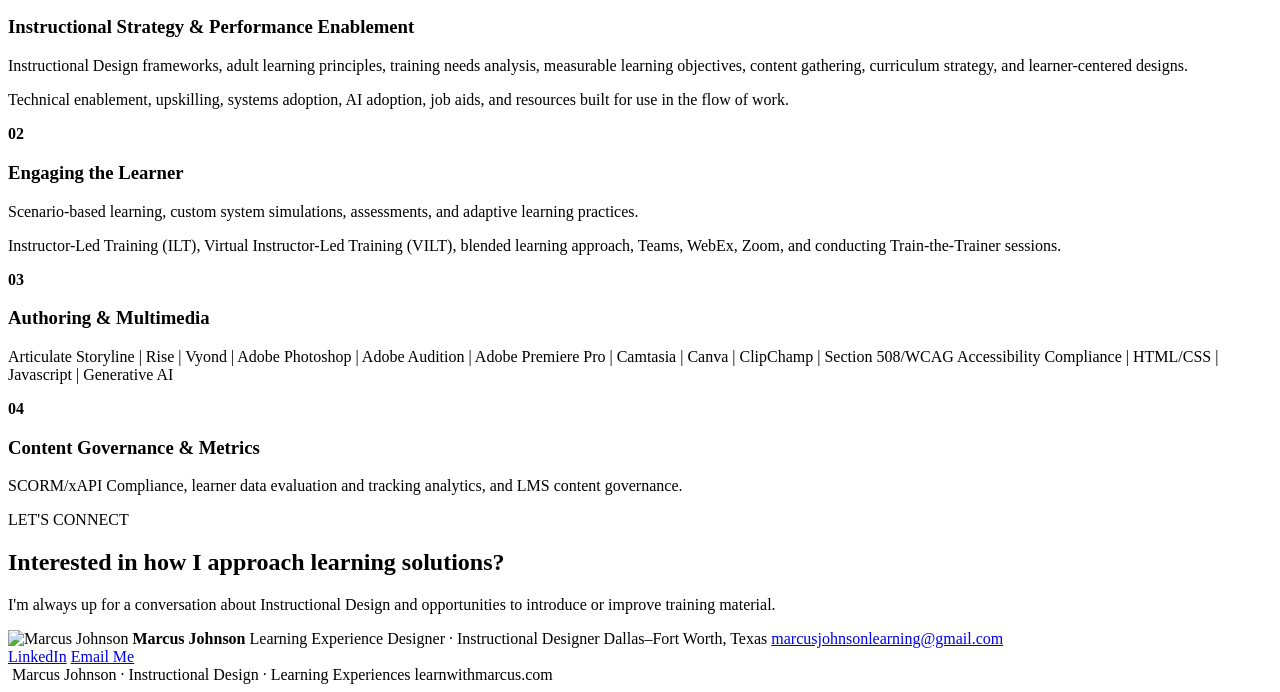
==== commit d857c384: "final tweaks & edits for portfolio demo page before storyline course upload to main production site" ====
--- a/public/storyline-portfolio-demo/index.html
+++ b/public/storyline-portfolio-demo/index.html
@@ -5,7 +5,7 @@
     <meta name="viewport" content="width=device-width,initial-scale=1" />
     <meta
       name="description"
-      content="Marcus Johnson — Learning Experience Designer and Instructional Designer."
+      content="Marcus Johnson — Instructional Designer."
     />
     <meta name="theme-color" content="#081A2F" />
     <title>Marcus Johnson | Learning Experience Designer</title>
@@ -14,22 +14,14 @@
       href="/assets/images/branding/marcus-johnson-logo-symbol.png"
     />
     <link rel="stylesheet" href="/css/styles.css" />
-            <style>
-      .recursion-banner {
-        background: var(--black);
-        border-bottom: 1px solid var(--border);
-        padding: 14px max(24px, calc((100vw - var(--w)) / 2));
-        display: flex;
-        align-items: center;
-        justify-content: space-between;
-        flex-wrap: wrap;
-        gap: 16px;
-      }
+    <style>
+      /* Portfolioception — live proof components */
       .recursion-live {
         display: inline-flex;
         align-items: center;
         gap: 8px;
-        padding: 9px 12px;
+        min-height: 48px;
+        padding: 0 16px;
         border: 1px solid var(--gb);
         border-radius: 999px;
         background: rgba(6, 20, 37, 0.94);
@@ -38,91 +30,138 @@
         font-weight: 800;
         letter-spacing: 0.08em;
         text-transform: uppercase;
-      }
+        white-space: nowrap;
+      }
+
       .recursion-dot {
         width: 7px;
         height: 7px;
+        flex: 0 0 7px;
         border-radius: 50%;
         background: var(--gold);
         animation: recursion-pulse 2s ease-in-out infinite;
       }
+
       #recursion-clock {
         font-variant-numeric: tabular-nums;
       }
-      .recursion-verify-group {
+
+      .portfolioception-card {
+        text-align: center;
+        align-items: center;
+      }
+
+      .portfolioception-card > img {
+        margin-inline: auto;
+      }
+
+      .portfolioception-card > p {
+        max-width: 38ch;
+        margin-inline: auto;
+      }
+
+      .recursion-verify-block {
+        width: 100%;
+        margin-top: 20px;
         display: flex;
+        flex-direction: column;
         align-items: center;
-        gap: 14px;
-        flex-wrap: wrap;
-      }
+        gap: 12px;
+      }
+
+      .recursion-verify-wrap {
+        position: relative;
+        display: inline-flex;
+        isolation: isolate;
+      }
+
+      .recursion-verify-wrap::before {
+        content: "";
+        position: absolute;
+        inset: -12px;
+        border-radius: 16px;
+        background: radial-gradient(
+          circle,
+          rgba(226, 196, 117, 0.48) 0%,
+          rgba(201, 161, 74, 0.22) 38%,
+          rgba(201, 161, 74, 0) 72%
+        );
+        filter: blur(8px);
+        opacity: 0.5;
+        transform: scale(0.94);
+        pointer-events: none;
+        z-index: -1;
+        animation: recursion-glow 2.6s ease-in-out infinite;
+      }
+
+      .recursion-verify-wrap.confirmed::before {
+        animation: none;
+        opacity: 0.12;
+        transform: scale(0.94);
+      }
+
+      #recursion-verify-btn[data-confirmed="true"] {
+        background: rgba(201, 161, 74, 0.08);
+        border-color: rgba(226, 196, 117, 0.4);
+        color: var(--gold2);
+        cursor: default;
+        transform: none;
+        box-shadow: none;
+      }
+
       .recursion-result {
+        min-height: 1.25em;
+        max-width: 40ch;
+        margin: 0;
+        color: var(--gold2);
         font-size: 0.82rem;
-        color: var(--gold2);
-        display: none;
-      }
+        line-height: 1.5;
+        opacity: 0;
+        transform: translateY(-3px);
+        transition:
+          opacity 220ms ease,
+          transform 220ms ease;
+      }
+
       .recursion-result.show {
-        display: inline;
-      }
+        opacity: 1;
+        transform: translateY(0);
+      }
+
       @keyframes recursion-pulse {
-        0%, 100% { opacity: 1; }
-        50% { opacity: 0.35; }
-      }
-      @media (max-width: 720px) {
-        .recursion-banner {
-          flex-direction: column;
-          align-items: flex-start;
+        0%,
+        100% {
+          opacity: 1;
+        }
+        50% {
+          opacity: 0.35;
+        }
+      }
+
+      @keyframes recursion-glow {
+        0%,
+        100% {
+          opacity: 0.42;
+          transform: scale(0.94);
+        }
+        50% {
+          opacity: 0.82;
+          transform: scale(1.07);
+        }
+      }
+
+      @media (prefers-reduced-motion: reduce) {
+        .recursion-dot,
+        .recursion-verify-wrap::before {
+          animation: none;
+        }
+        .recursion-result {
+          transition: none;
         }
       }
     </style>
   </head>
   <body>
-      <body>
-    <div class="recursion-banner" id="recursion-banner">
-      <span class="recursion-live">
-        <span class="recursion-dot"></span>
-        Live &middot; <span id="recursion-clock">--:--:--</span>
-      </span>
-      <div class="recursion-verify-group">
-        <button
-          class="btn primary"
-          type="button"
-          id="recursion-verify-btn"
-          onclick="recursionVerify()"
-        >
-          Tap to verify this is live
-        </button>
-        <span class="recursion-result" id="recursion-result"></span>
-      </div>
-    </div>
-    <script>
-      function recursionTick() {
-        var now = new Date();
-        var h = String(now.getHours()).padStart(2, "0");
-        var m = String(now.getMinutes()).padStart(2, "0");
-        var s = String(now.getSeconds()).padStart(2, "0");
-        document.getElementById("recursion-clock").textContent =
-          h + ":" + m + ":" + s;
-      }
-      recursionTick();
-      setInterval(recursionTick, 1000);
-
-      function recursionVerify() {
-        var now = new Date();
-        var h = String(now.getHours()).padStart(2, "0");
-        var m = String(now.getMinutes()).padStart(2, "0");
-        var s = String(now.getSeconds()).padStart(2, "0");
-        var stamp = h + ":" + m + ":" + s;
-
-        var btn = document.getElementById("recursion-verify-btn");
-        var result = document.getElementById("recursion-result");
-
-        result.textContent =
-          "✓ Confirmed live at " + stamp + " — your click reached learnwithmarcus.com.";
-        result.classList.add("show");
-        btn.style.display = "none";
-      }
-    </script>
-
     <!-- =========================================================
          ACTIVE DEVELOPMENT — UPDATE HISTORY
          =========================================================
@@ -208,17 +247,23 @@
           <div>
             <p class="eyebrow">INSTRUCTIONAL DESIGNER • E-LEARNING DEVELOPER</p>
             <h1>
-              Learning should <span>solve problems,</span> not just deliver
-              information.
+              You're looking at
+              <span class="accent">learnwithmarcus.com</span> ... rendered live,
+              from inside a course built in Articulate Storyline... hosted on
+              <span class="accent">learnwithmarcus.com</span>.
             </h1>
             <p class="lede">
-              I design engaging, performance-driven learning experiences which
-              enable capability and help others grasp and retain complex theory
-              to perform with confidence.
+              This isn't a screenshot. The clock below is ticking in real time
+              because this is a live web object pulling directly from the same
+              Cloudflare-hosted site that you visited in your browser to access
+              this course.
             </p>
             <div class="actions">
               <a class="btn primary" href="#active">See What I'm Building</a>
-              <a class="btn secondary" href="#work">Explore My Work</a>
+              <span class="recursion-live" aria-label="Live local time">
+                <span class="recursion-dot" aria-hidden="true"></span>
+                Live &middot; <span id="recursion-clock">--:--:--</span>
+              </span>
             </div>
             <div class="stats">
               <div>
@@ -237,19 +282,36 @@
               </div>
             </div>
           </div>
-          <aside class="focus-card">
+          <aside class="focus-card portfolioception-card">
             <img
               src="/assets/images/branding/marcus-johnson-logo-symbol.png"
               alt=""
             />
-            <p class="eyebrow">DESIGN FOCUS</p>
-            <h2>Learning solutions geared towards results.</h2>
+            <p class="eyebrow">PORTFOLIOCEPTION</p>
+            <h2>You’re inside the portfolio, inside the course.</h2>
             <p>
-              I combine learner-centered design with thoughtful measurement,
-              reporting, and analytics to create learning experiences that
-              support performance and reveal where future improvements can make
-              the greatest impact.
+              This page is being rendered live from learnwithmarcus.com inside
+              the course itself. Click below for a timestamped proof that the
+              interaction is reaching the live site in real time.
             </p>
+
+            <div class="recursion-verify-block">
+              <div class="recursion-verify-wrap" id="recursion-verify-wrap">
+                <button
+                  class="btn primary"
+                  type="button"
+                  id="recursion-verify-btn"
+                  onclick="recursionVerify()"
+                >
+                  Click for real-time proof
+                </button>
+              </div>
+              <p
+                class="recursion-result"
+                id="recursion-result"
+                aria-live="polite"
+              ></p>
+            </div>
           </aside>
         </div>
       </section>
@@ -870,6 +932,45 @@
         activeDateElement.textContent = latestCourseUpdate.date;
       }
     </script>
+    <script>
+      function recursionTick() {
+        var clock = document.getElementById("recursion-clock");
+        if (!clock) return;
+
+        var now = new Date();
+        var h = String(now.getHours()).padStart(2, "0");
+        var m = String(now.getMinutes()).padStart(2, "0");
+        var s = String(now.getSeconds()).padStart(2, "0");
+        clock.textContent = h + ":" + m + ":" + s;
+      }
+
+      function recursionVerify() {
+        var now = new Date();
+        var h = String(now.getHours()).padStart(2, "0");
+        var m = String(now.getMinutes()).padStart(2, "0");
+        var s = String(now.getSeconds()).padStart(2, "0");
+        var stamp = h + ":" + m + ":" + s;
+
+        var wrap = document.getElementById("recursion-verify-wrap");
+        var btn = document.getElementById("recursion-verify-btn");
+        var result = document.getElementById("recursion-result");
+
+        if (!wrap || !btn || !result) return;
+
+        result.textContent =
+          "✓ Confirmed live at " +
+          stamp +
+          " — your click reached learnwithmarcus.com.";
+        result.classList.add("show");
+        wrap.classList.add("confirmed");
+        btn.textContent = "Verified";
+        btn.setAttribute("data-confirmed", "true");
+        btn.disabled = true;
+      }
+
+      recursionTick();
+      setInterval(recursionTick, 1000);
+    </script>
     <script src="/js/gallery-data.js"></script>
     <script src="/js/case-study-data.js"></script>
     <script src="/js/case-study.js"></script>
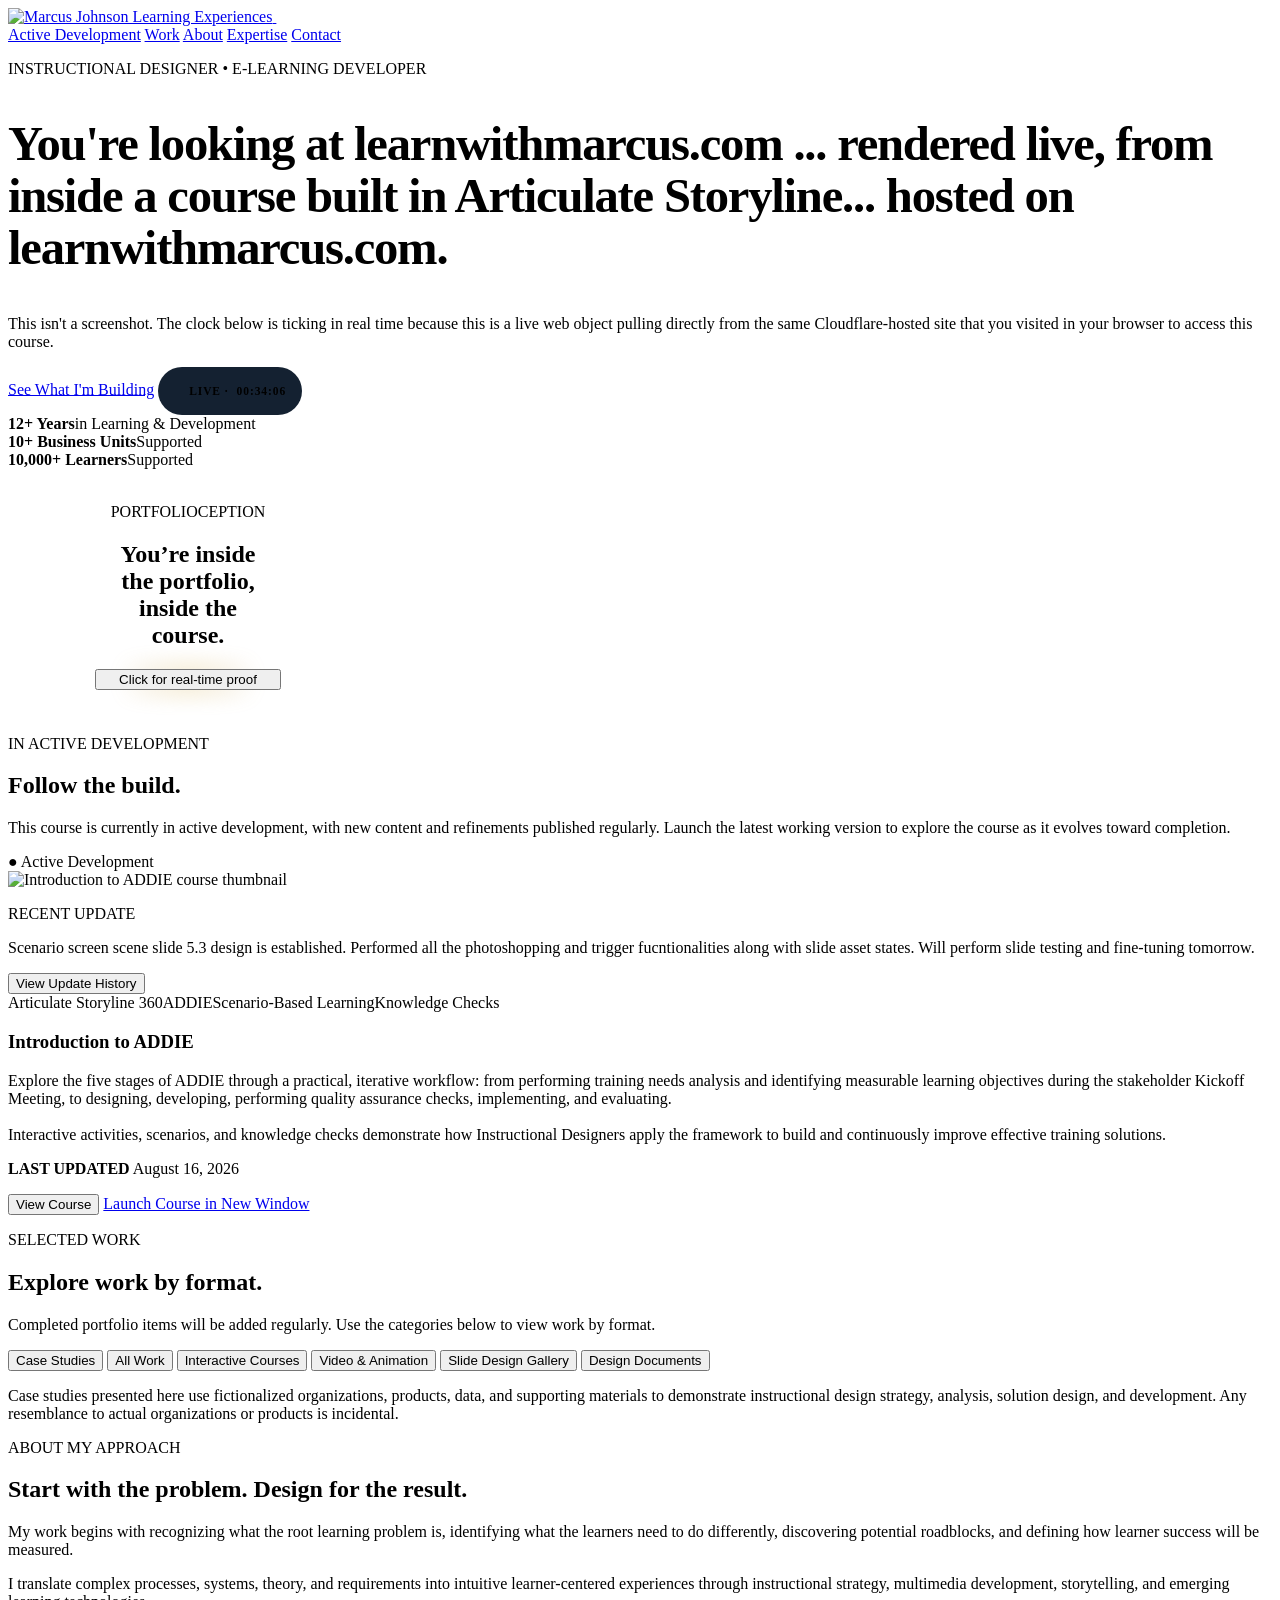
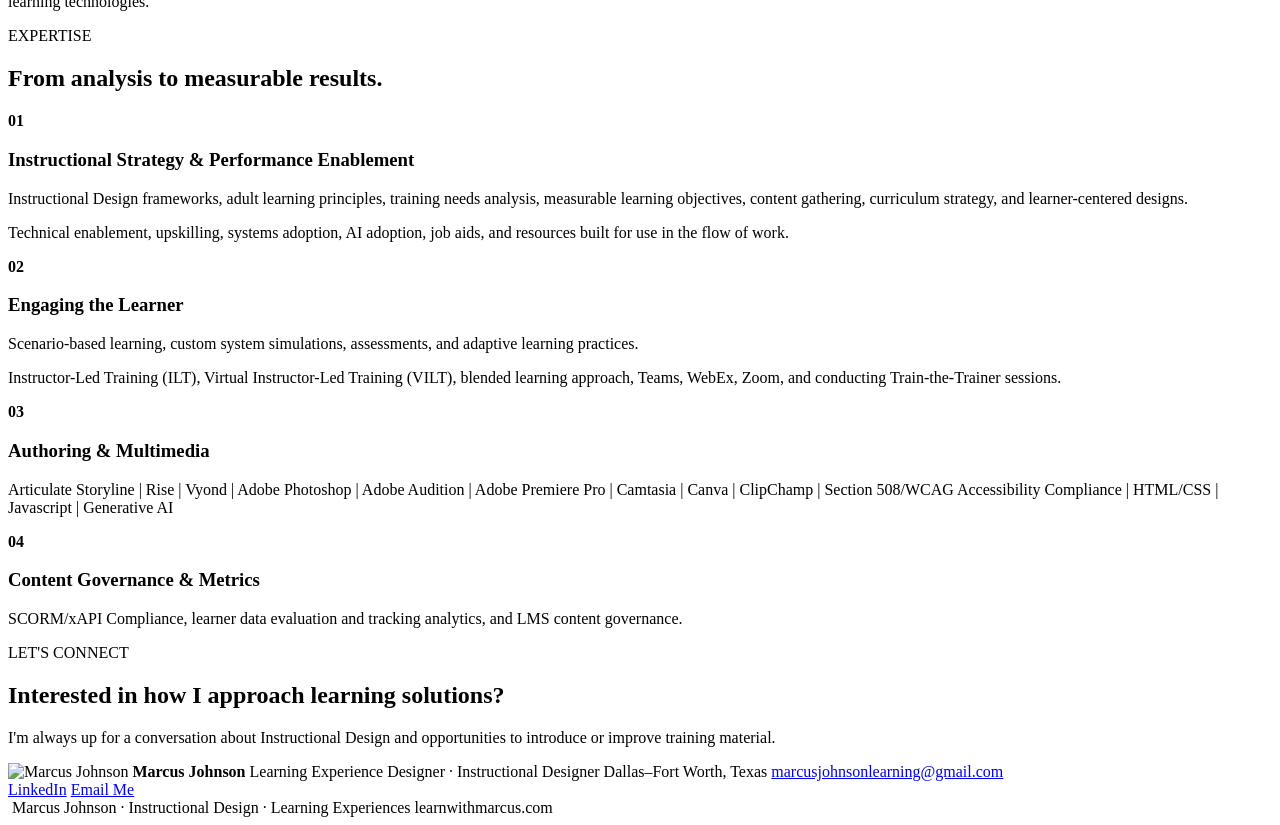
==== commit d88b648c: "feat: refine Portfolioception hero layout and live proof interaction" ====
--- a/public/storyline-portfolio-demo/index.html
+++ b/public/storyline-portfolio-demo/index.html
@@ -8,7 +8,7 @@
       content="Marcus Johnson — Instructional Designer."
     />
     <meta name="theme-color" content="#081A2F" />
-    <title>Marcus Johnson | Learning Experience Designer</title>
+    <title>Marcus Johnson | Instructional Designer</title>
     <link
       rel="icon"
       href="/assets/images/branding/marcus-johnson-logo-symbol.png"
@@ -46,7 +46,23 @@
         font-variant-numeric: tabular-nums;
       }
 
+      /* Keep the longer demo headline compact so the hero retains its normal proportions. */
+      .hero .hero-grid {
+        align-items: center;
+      }
+
+      .hero .hero-grid > div > h1 {
+        font-size: clamp(2.25rem, 3.8vw, 4.35rem);
+        line-height: 1.07;
+        letter-spacing: -0.025em;
+      }
+
       .portfolioception-card {
+        width: 100%;
+        max-width: 360px;
+        min-height: 0;
+        align-self: center;
+        justify-self: end;
         text-align: center;
         align-items: center;
       }
@@ -55,8 +71,8 @@
         margin-inline: auto;
       }
 
-      .portfolioception-card > p {
-        max-width: 38ch;
+      .portfolioception-card > h2 {
+        max-width: 13ch;
         margin-inline: auto;
       }
 
@@ -100,6 +116,13 @@
         transform: scale(0.94);
       }
 
+      #recursion-verify-btn {
+        width: auto;
+        min-width: max-content;
+        padding-inline: 22px;
+        white-space: nowrap;
+      }
+
       #recursion-verify-btn[data-confirmed="true"] {
         background: rgba(201, 161, 74, 0.08);
         border-color: rgba(226, 196, 117, 0.4);
@@ -111,10 +134,11 @@
 
       .recursion-result {
         min-height: 1.25em;
-        max-width: 40ch;
+        max-width: 34ch;
         margin: 0;
         color: var(--gold2);
-        font-size: 0.82rem;
+        font-size: 0.84rem;
+        font-weight: 700;
         line-height: 1.5;
         opacity: 0;
         transform: translateY(-3px);
@@ -147,6 +171,15 @@
         50% {
           opacity: 0.82;
           transform: scale(1.07);
+        }
+      }
+
+      @media (max-width: 520px) {
+        #recursion-verify-btn {
+          min-width: 0;
+          max-width: 100%;
+          font-size: 0.82rem;
+          padding-inline: 16px;
         }
       }
 
@@ -289,11 +322,6 @@
             />
             <p class="eyebrow">PORTFOLIOCEPTION</p>
             <h2>You’re inside the portfolio, inside the course.</h2>
-            <p>
-              This page is being rendered live from learnwithmarcus.com inside
-              the course itself. Click below for a timestamped proof that the
-              interaction is reaching the live site in real time.
-            </p>
 
             <div class="recursion-verify-block">
               <div class="recursion-verify-wrap" id="recursion-verify-wrap">
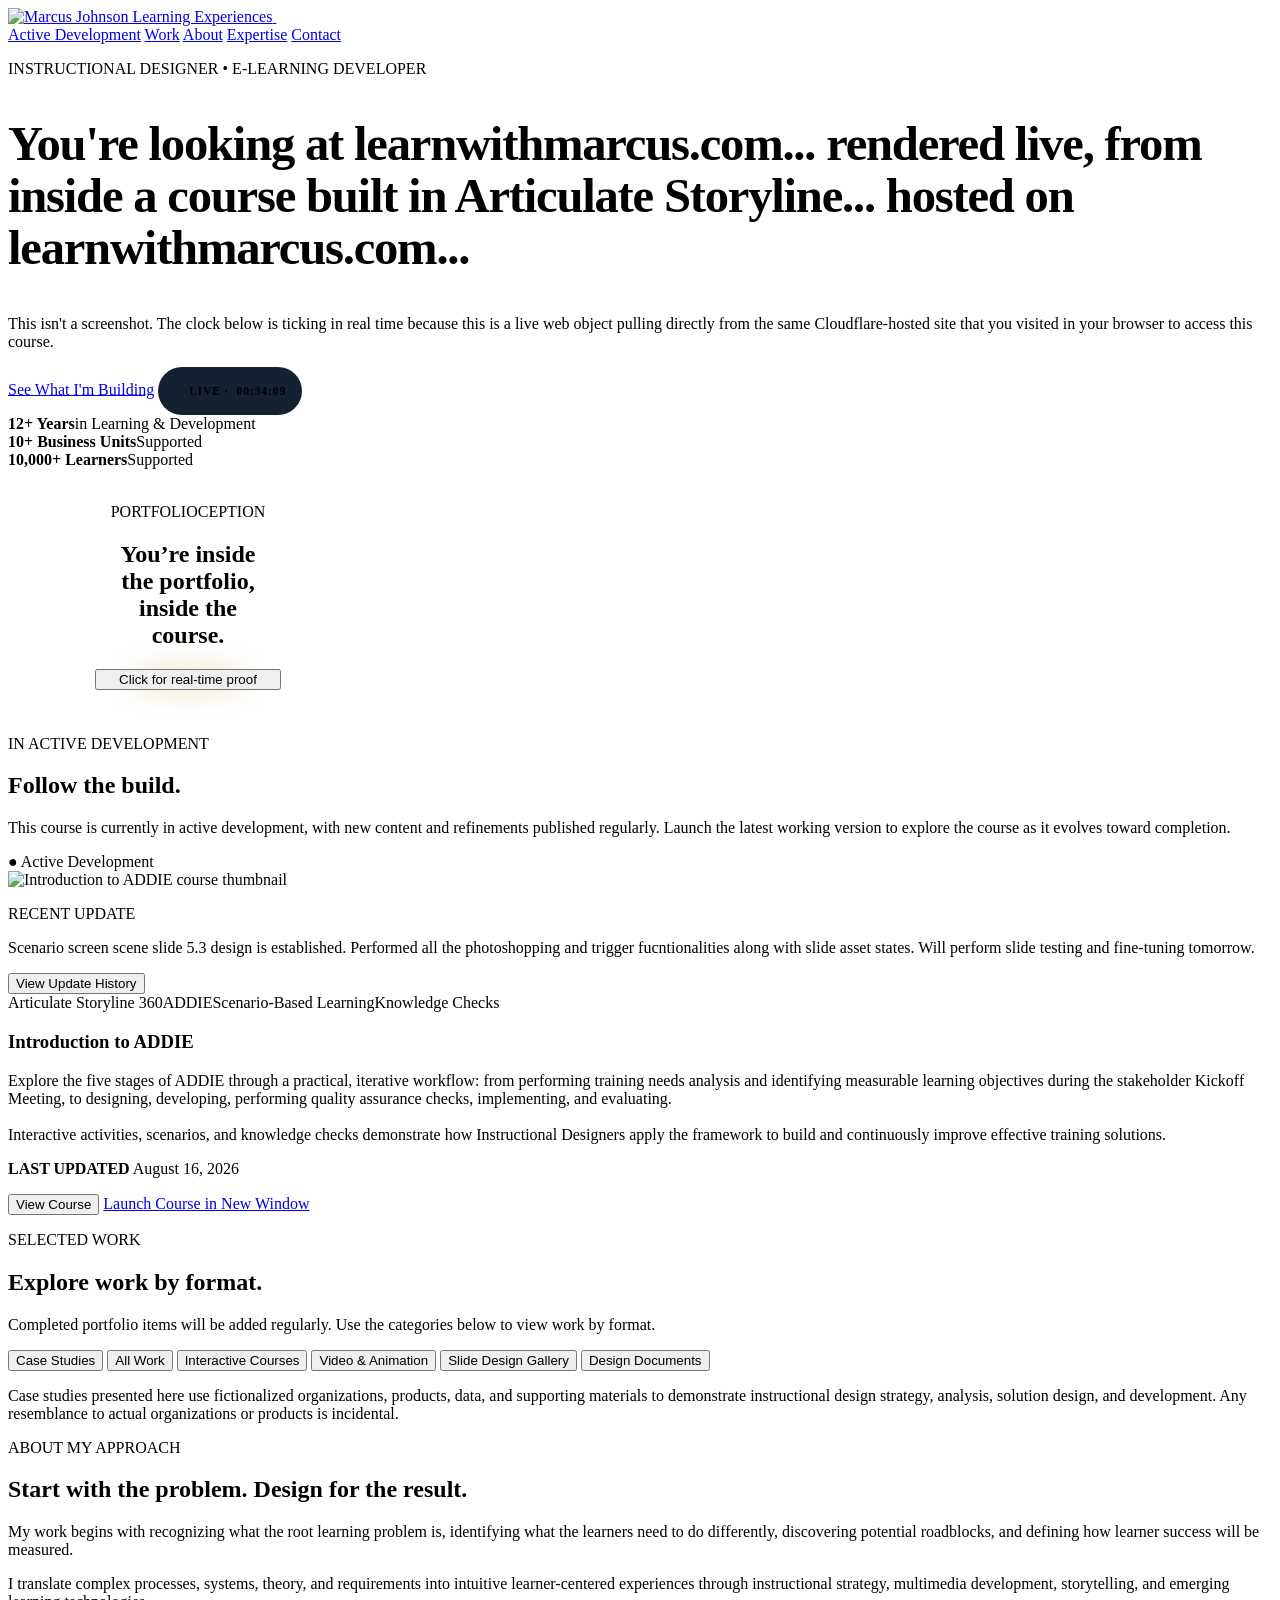
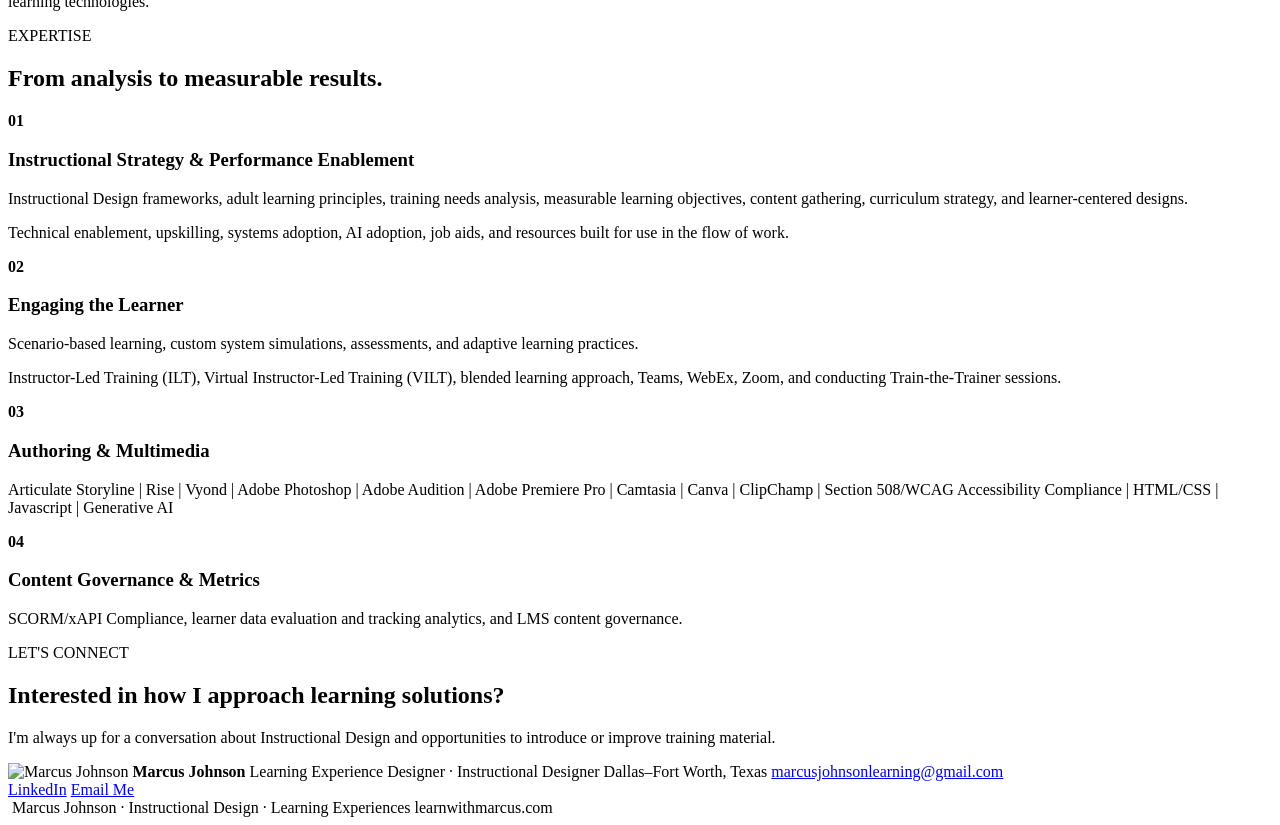
==== commit 8464992f: "hero text tweaks on demo page" ====
--- a/public/storyline-portfolio-demo/index.html
+++ b/public/storyline-portfolio-demo/index.html
@@ -281,9 +281,9 @@
             <p class="eyebrow">INSTRUCTIONAL DESIGNER • E-LEARNING DEVELOPER</p>
             <h1>
               You're looking at
-              <span class="accent">learnwithmarcus.com</span> ... rendered live,
+              <span class="accent">learnwithmarcus.com...</span> rendered live,
               from inside a course built in Articulate Storyline... hosted on
-              <span class="accent">learnwithmarcus.com</span>.
+              <span class="accent">learnwithmarcus.com...</span>
             </h1>
             <p class="lede">
               This isn't a screenshot. The clock below is ticking in real time
